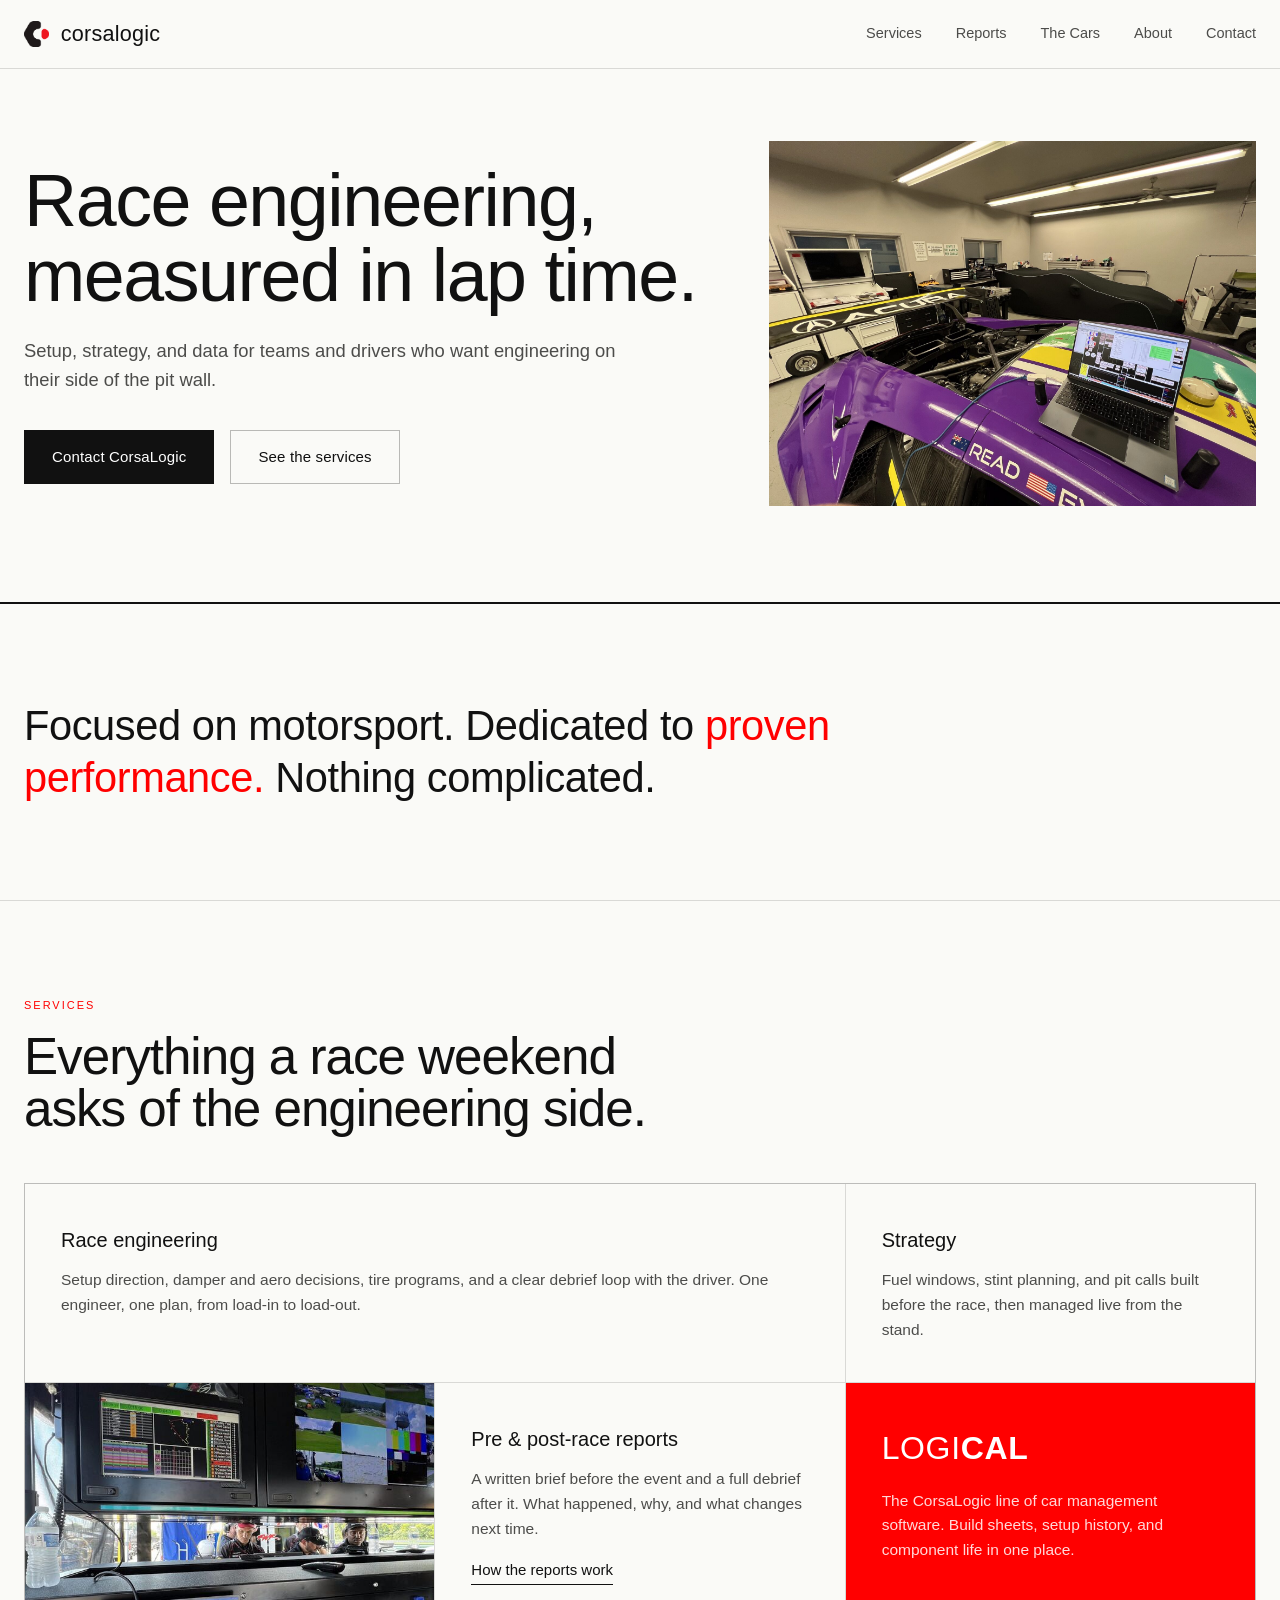
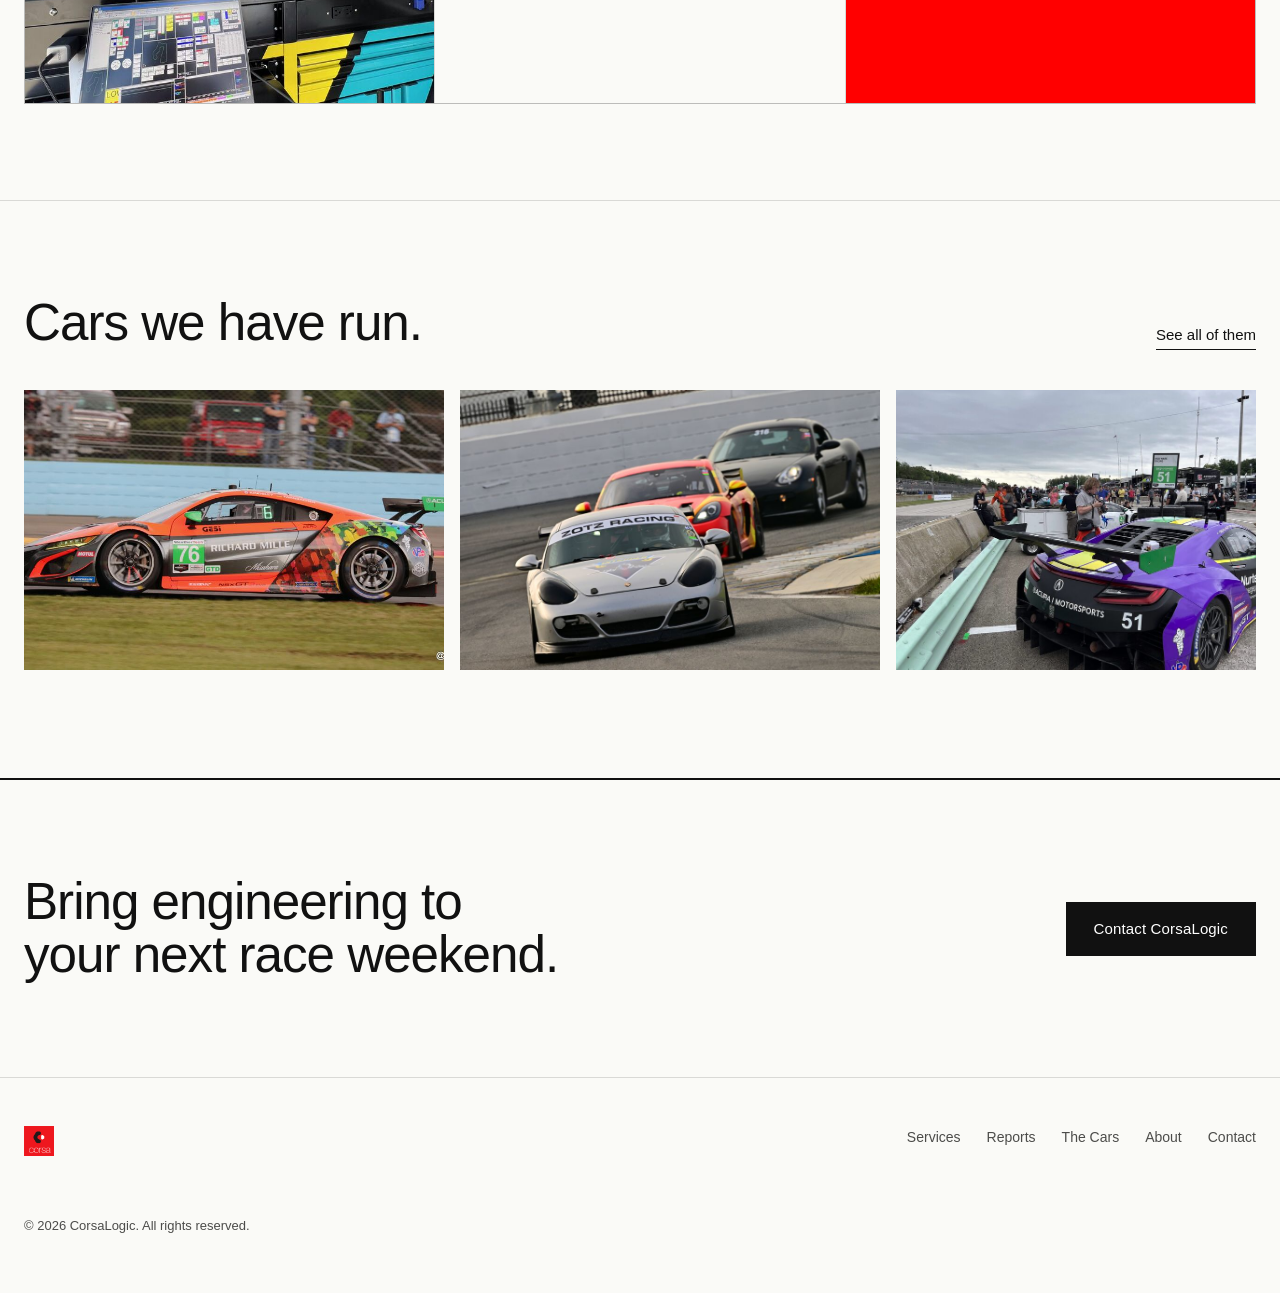
==== index.html @ a89cbbb3 "Add files via upload" ====
<!DOCTYPE html>
<html lang="en">
<head>
<meta charset="UTF-8">
<meta name="viewport" content="width=device-width, initial-scale=1.0">
<title>CorsaLogic | Motorsport Engineering, Strategy, and Race Reports</title>
<meta name="description" content="CorsaLogic delivers race engineering, strategy, and pre- and post-race reporting for teams and drivers. Focused on motorsport. Dedicated to proven performance.">
<link rel="icon" type="image/png" href="assets/favicon.png">
<link rel="stylesheet" href="css/style.css">
</head>
<body>

<header class="site-header">
  <div class="wrap bar">
    <a class="brand" href="index.html" aria-label="CorsaLogic home">
      <img src="assets/logo-c.png" alt="CorsaLogic mark">
      <span>corsa<b>logic</b></span>
    </a>
    <button class="nav-toggle" aria-expanded="false" aria-label="Menu"><span></span></button>
    <nav class="site-nav">
      <a href="services.html">Services</a>
      <a href="reports.html">Reports</a>
      <a href="work.html">The Cars</a>
      <a href="about.html">About</a>
      <a href="contact.html">Contact</a>
    </nav>
  </div>
</header>

<main>

  <section class="hero">
    <div class="wrap hero-grid">
      <div class="hero-copy reveal">
        <h1 class="display">Race engineering, measured in lap time.</h1>
        <p class="lede">Setup, strategy, and data for teams and drivers who want engineering on their side of the pit wall.</p>
        <div class="hero-cta">
          <a class="btn" href="contact.html">Contact CorsaLogic</a>
          <a class="btn btn--ghost" href="services.html">See the services</a>
        </div>
      </div>
      <div class="hero-media reveal">
        <img src="assets/photos/img_2671.jpg" alt="Race car in the garage with bodywork removed and an engineering laptop connected" width="1800" height="1350" fetchpriority="high">
      </div>
    </div>
  </section>

  <section class="statement rule-top">
    <div class="wrap reveal">
      <p>Focused on motorsport. Dedicated to <em>proven performance.</em> Nothing complicated.</p>
    </div>
  </section>

  <section class="rule-top">
    <div class="wrap">
      <p class="label" style="margin-bottom:16px;">Services</p>
      <h2 class="display reveal" style="margin-bottom:48px; max-width:16em;">Everything a race weekend asks of the engineering side.</h2>
      <div class="bento reveal">
        <div class="cell-wide">
          <h3>Race engineering</h3>
          <p>Setup direction, damper and aero decisions, tire programs, and a clear debrief loop with the driver. One engineer, one plan, from load-in to load-out.</p>
        </div>
        <div class="cell-narrow">
          <h3>Strategy</h3>
          <p>Fuel windows, stint planning, and pit calls built before the race, then managed live from the stand.</p>
        </div>
        <figure class="cell-third cell-photo">
          <img src="assets/photos/med/img_2693.jpg" alt="Timing stand with live timing monitors and telemetry screens" loading="lazy">
        </figure>
        <div class="cell-third">
          <h3>Pre &amp; post-race reports</h3>
          <p>A written brief before the event and a full debrief after it. What happened, why, and what changes next time.</p>
          <p style="margin-top:16px;"><a class="textlink" href="reports.html">How the reports work</a></p>
        </div>
        <div class="cell-third cell-red">
          <div class="wordmark">LOGI<b>CAL</b></div>
          <p>The CorsaLogic line of car management software. Build sheets, setup history, and component life in one place.</p>
        </div>
      </div>
    </div>
  </section>

  <section class="rule-top">
    <div class="wrap">
      <div class="strip-head reveal">
        <h2 class="display">Cars we have run.</h2>
        <a class="textlink" href="work.html">See all of them</a>
      </div>
      <div class="strip reveal">
        <a href="work.html"><img src="assets/photos/med/nsx76-track.jpg" alt="Acura NSX GT3 Evo at speed on track" loading="lazy"></a>
        <a href="work.html"><img src="assets/photos/med/cayman-train.jpg" alt="Porsche Cayman leading a train of cars through a chicane" loading="lazy"></a>
        <a href="work.html"><img src="assets/photos/med/img_2006.jpg" alt="Acura NSX GT3 Evo parked behind the pit wall" loading="lazy"></a>
        <a href="work.html"><img src="assets/photos/med/img_3813.jpg" alt="GT4 car rolling to the grid under a canopy" loading="lazy"></a>
        <a href="work.html"><img src="assets/photos/med/img_4290.jpg" alt="TCR car in a wet paddock on race morning" loading="lazy"></a>
        <a href="work.html"><img src="assets/photos/med/img_3898.jpg" alt="Blue TCR car in pit lane" loading="lazy"></a>
        <a href="work.html"><img src="assets/photos/med/img_9421.jpg" alt="Blue GT3 car on the grid with the crew making final checks" loading="lazy"></a>
      </div>
    </div>
  </section>

  <section class="cta-band">
    <div class="wrap inner">
      <h2 class="display reveal">Bring engineering to your next race weekend.</h2>
      <a class="btn reveal" href="contact.html">Contact CorsaLogic</a>
    </div>
  </section>

</main>

<footer class="site-footer">
  <div class="wrap inner">
    <img src="assets/logo-red.png" alt="CorsaLogic logo">
    <nav>
      <a href="services.html">Services</a>
      <a href="reports.html">Reports</a>
      <a href="work.html">The Cars</a>
      <a href="about.html">About</a>
      <a href="contact.html">Contact</a>
    </nav>
    <p class="fine">&copy; 2026 CorsaLogic. All rights reserved.</p>
  </div>
</footer>

<script src="js/main.js"></script>
</body>
</html>
---- css/style.css ----
/* ==========================================================================
   CorsaLogic - corsalogic.com
   Swiss industrial light. Red / black / white. Helvetica Neue.
   Brand: strong, aggressive, clean, confident, modern, spare.
   ========================================================================== */

:root {
  --paper: #FAFAF7;
  --ink: #111111;
  --ink-soft: #4c4c4a;
  --red: #FF0000;
  --hair: rgba(17, 17, 17, 0.14);
  --hair-strong: rgba(17, 17, 17, 0.28);
  --ease: cubic-bezier(0.16, 1, 0.3, 1);
  --font: "Helvetica Neue", "HelveticaNeue", Helvetica, "Segoe UI", Arial, sans-serif;
}

* { margin: 0; padding: 0; box-sizing: border-box; }

html { scroll-behavior: smooth; }
@media (prefers-reduced-motion: reduce) {
  html { scroll-behavior: auto; }
}

body {
  font-family: var(--font);
  font-weight: 400;
  background: var(--paper);
  color: var(--ink);
  font-size: 17px;
  line-height: 1.6;
  -webkit-font-smoothing: antialiased;
}

img { display: block; max-width: 100%; height: auto; }
a { color: inherit; }

.wrap {
  max-width: 1280px;
  margin: 0 auto;
  padding: 0 24px;
}

/* ---------- Type ---------- */

.display {
  font-weight: 200;
  letter-spacing: -0.02em;
  line-height: 1.02;
  text-wrap: balance;
}

h1.display { font-size: clamp(2.6rem, 6vw, 4.6rem); }
h2.display { font-size: clamp(2rem, 4.2vw, 3.2rem); }

.lede {
  font-size: 1.15rem;
  color: var(--ink-soft);
  max-width: 34em;
  line-height: 1.55;
}

.label {
  font-size: 11px;
  font-weight: 500;
  text-transform: uppercase;
  letter-spacing: 0.18em;
  color: var(--red);
}

p + p { margin-top: 1em; }

.prose { max-width: 65ch; color: var(--ink-soft); }
.prose strong { color: var(--ink); font-weight: 500; }

/* ---------- Buttons ---------- */

.btn {
  display: inline-flex;
  align-items: center;
  gap: 12px;
  padding: 15px 28px;
  background: var(--ink);
  color: #fff;
  text-decoration: none;
  font-size: 15px;
  font-weight: 500;
  letter-spacing: 0.01em;
  white-space: nowrap;
  transition: background 0.35s var(--ease), transform 0.35s var(--ease);
}
.btn:hover { background: var(--red); }
.btn:active { transform: scale(0.98); }

.btn--ghost {
  background: transparent;
  color: var(--ink);
  box-shadow: inset 0 0 0 1px var(--hair-strong);
}
.btn--ghost:hover { background: transparent; box-shadow: inset 0 0 0 1px var(--red); color: var(--red); }

.textlink {
  display: inline-flex;
  align-items: baseline;
  gap: 8px;
  color: var(--ink);
  text-decoration: none;
  font-weight: 500;
  font-size: 15px;
  border-bottom: 1px solid var(--ink);
  padding-bottom: 2px;
  transition: color 0.3s var(--ease), border-color 0.3s var(--ease);
}
.textlink:hover { color: var(--red); border-color: var(--red); }

/* ---------- Header ---------- */

.site-header {
  position: sticky;
  top: 0;
  z-index: 40;
  background: rgba(250, 250, 247, 0.92);
  backdrop-filter: blur(12px);
  -webkit-backdrop-filter: blur(12px);
  border-bottom: 1px solid var(--hair);
}

.site-header .bar {
  height: 68px;
  display: flex;
  align-items: center;
  justify-content: space-between;
}

.brand {
  display: flex;
  align-items: center;
  gap: 12px;
  text-decoration: none;
  color: var(--ink);
}
.brand img { height: 26px; width: auto; }
.brand span {
  font-weight: 200;
  font-size: 1.35rem;
  letter-spacing: 0.01em;
}
.brand b { font-weight: 500; }

.site-nav { display: flex; align-items: center; gap: 34px; }
.site-nav a {
  text-decoration: none;
  font-size: 14.5px;
  font-weight: 400;
  color: var(--ink-soft);
  transition: color 0.25s var(--ease);
}
.site-nav a:hover { color: var(--red); }
.site-nav a[aria-current="page"] {
  color: var(--ink);
  font-weight: 500;
  border-bottom: 2px solid var(--red);
  padding-bottom: 3px;
}

.nav-toggle {
  display: none;
  background: none;
  border: 0;
  width: 44px;
  height: 44px;
  cursor: pointer;
  position: relative;
}
.nav-toggle span,
.nav-toggle span::before,
.nav-toggle span::after {
  content: "";
  position: absolute;
  left: 10px;
  width: 24px;
  height: 2px;
  background: var(--ink);
  transition: transform 0.4s var(--ease), opacity 0.3s;
}
.nav-toggle span { top: 21px; }
.nav-toggle span::before { left: 0; top: -7px; }
.nav-toggle span::after { left: 0; top: 7px; }
.nav-open .nav-toggle span { background: transparent; }
.nav-open .nav-toggle span::before { transform: translateY(7px) rotate(45deg); }
.nav-open .nav-toggle span::after { transform: translateY(-7px) rotate(-45deg); }

@media (max-width: 860px) {
  .nav-toggle { display: block; }
  .site-nav {
    display: none;
    position: absolute;
    top: 68px;
    left: 0;
    right: 0;
    background: var(--paper);
    border-bottom: 1px solid var(--hair);
    flex-direction: column;
    align-items: flex-start;
    gap: 0;
    padding: 8px 24px 20px;
  }
  .nav-open .site-nav { display: flex; }
  .site-nav a { padding: 12px 0; font-size: 17px; width: 100%; }
  .site-nav a[aria-current="page"] { border-bottom: none; color: var(--red); }
}

/* ---------- Sections ---------- */

section { padding: 96px 0; }
@media (max-width: 768px) { section { padding: 64px 0; } }

.rule-top { border-top: 1px solid var(--hair); }

/* ---------- Hero (home) ---------- */

.hero { padding: 72px 0 96px; }
.hero-grid {
  display: grid;
  grid-template-columns: 7fr 5fr;
  gap: 64px;
  align-items: center;
}
.hero-copy h1 { margin-bottom: 24px; }
.hero-copy .lede { margin-bottom: 36px; }
.hero-cta { display: flex; gap: 16px; flex-wrap: wrap; }
.hero-media img { width: 100%; aspect-ratio: 4 / 3; object-fit: cover; }

@media (max-width: 900px) {
  .hero { padding: 48px 0 64px; }
  .hero-grid { grid-template-columns: 1fr; gap: 40px; }
}

/* Interior page hero */
.page-hero { padding: 88px 0 56px; border-bottom: 1px solid var(--hair); }
.page-hero h1 { margin-bottom: 20px; }
@media (max-width: 768px) { .page-hero { padding: 56px 0 40px; } }

/* ---------- Statement band ---------- */

.statement { border-top: 2px solid var(--ink); }
.statement p {
  font-weight: 200;
  font-size: clamp(1.6rem, 3.4vw, 2.6rem);
  line-height: 1.25;
  letter-spacing: -0.01em;
  max-width: 24em;
}
.statement em {
  font-style: normal;
  color: var(--red);
}

/* ---------- Bento (home services) ---------- */

.bento {
  display: grid;
  grid-template-columns: repeat(6, 1fr);
  gap: 1px;
  background: var(--hair);
  border: 1px solid var(--hair);
}
.bento > * { background: var(--paper); padding: 40px 36px; }
.cell-wide { grid-column: span 4; }
.cell-narrow { grid-column: span 2; }
.cell-third { grid-column: span 2; }

.bento h3 { font-size: 1.25rem; font-weight: 500; margin-bottom: 12px; }
.bento p { color: var(--ink-soft); font-size: 15.5px; }

.cell-photo {
  padding: 0;
  position: relative;
  min-height: 320px;
}
.cell-photo img {
  position: absolute;
  inset: 0;
  width: 100%;
  height: 100%;
  object-fit: cover;
}

.cell-red { background: var(--red); color: #fff; }
.cell-red h3 { color: #fff; }
.cell-red p { color: rgba(255, 255, 255, 0.85); }
.cell-red .wordmark {
  font-size: 2rem;
  font-weight: 200;
  letter-spacing: 0.02em;
  margin-bottom: 14px;
}
.cell-red .wordmark b { font-weight: 700; }

@media (max-width: 900px) {
  .bento { grid-template-columns: 1fr; }
  .cell-wide, .cell-narrow, .cell-third { grid-column: span 1; }
  .cell-photo { min-height: 260px; }
}

/* ---------- Film strip (home showcase teaser) ---------- */

.strip-head {
  display: flex;
  align-items: baseline;
  justify-content: space-between;
  gap: 24px;
  margin-bottom: 40px;
  flex-wrap: wrap;
}
.strip {
  display: flex;
  gap: 16px;
  overflow-x: auto;
  scroll-snap-type: x mandatory;
  padding-bottom: 12px;
}
.strip::-webkit-scrollbar { height: 6px; }
.strip::-webkit-scrollbar-thumb { background: var(--hair-strong); }
.strip a {
  flex: 0 0 auto;
  scroll-snap-align: start;
  width: min(420px, 78vw);
}
.strip img {
  width: 100%;
  aspect-ratio: 3 / 2;
  object-fit: cover;
  transition: opacity 0.35s var(--ease);
}
.strip a:hover img { opacity: 0.85; }

/* ---------- Split feature (services) ---------- */

.feature {
  display: grid;
  grid-template-columns: 1fr 1fr;
  gap: 72px;
  align-items: center;
}
.feature + .feature { margin-top: 96px; }
.feature.flip .feature-media { order: 2; }
.feature-media img { width: 100%; aspect-ratio: 4 / 3; object-fit: cover; }
.feature h2 { font-size: clamp(1.7rem, 3vw, 2.4rem); font-weight: 200; letter-spacing: -0.01em; margin-bottom: 18px; }
.feature ul { list-style: none; margin-top: 24px; }
.feature li {
  padding: 12px 0;
  border-top: 1px solid var(--hair);
  color: var(--ink-soft);
  font-size: 15.5px;
}
.feature li strong { color: var(--ink); font-weight: 500; }

@media (max-width: 860px) {
  .feature { grid-template-columns: 1fr; gap: 36px; }
  .feature.flip .feature-media { order: 0; }
  .feature + .feature { margin-top: 64px; }
}

/* ---------- Report columns (reports page) ---------- */

.report-cols {
  display: grid;
  grid-template-columns: 1fr 1fr;
  gap: 1px;
  background: var(--hair);
  border: 1px solid var(--hair);
  margin-top: 56px;
}
.report-col { background: var(--paper); padding: 48px 44px; }
.report-col .kicker {
  font-weight: 200;
  font-size: 2rem;
  letter-spacing: -0.01em;
  margin-bottom: 8px;
}
.report-col .when { color: var(--red); font-size: 14px; font-weight: 500; margin-bottom: 28px; }
.report-col dl { margin: 0; }
.report-col dt { font-weight: 500; font-size: 15.5px; padding-top: 18px; }
.report-col dd { color: var(--ink-soft); font-size: 15px; padding: 4px 0 18px; border-bottom: 1px solid var(--hair); }
.report-col dd:last-child { border-bottom: 0; }

@media (max-width: 860px) {
  .report-cols { grid-template-columns: 1fr; }
  .report-col { padding: 36px 28px; }
}

/* ---------- Gallery (work page) ---------- */

.gallery {
  columns: 3;
  column-gap: 20px;
  margin-top: 56px;
}
.gallery figure {
  break-inside: avoid;
  margin: 0 0 20px;
  cursor: zoom-in;
}
.gallery img {
  width: 100%;
  transition: opacity 0.35s var(--ease);
}
.gallery figure:hover img { opacity: 0.85; }
.gallery figcaption {
  font-size: 13px;
  color: var(--ink-soft);
  padding-top: 8px;
}

@media (max-width: 1000px) { .gallery { columns: 2; } }
@media (max-width: 620px) { .gallery { columns: 1; } }

/* Lightbox */
.lightbox {
  border: 0;
  padding: 0;
  background: transparent;
  max-width: min(1200px, 94vw);
  max-height: 92vh;
}
.lightbox::backdrop { background: rgba(17, 17, 17, 0.92); }
.lightbox img { max-width: 100%; max-height: 86vh; object-fit: contain; margin: 0 auto; }
.lightbox figcaption { color: rgba(255, 255, 255, 0.8); font-size: 14px; text-align: center; padding-top: 12px; }

/* ---------- CTA band ---------- */

.cta-band { border-top: 2px solid var(--ink); }
.cta-band .inner {
  display: flex;
  align-items: center;
  justify-content: space-between;
  gap: 40px;
  flex-wrap: wrap;
}
.cta-band h2 { max-width: 14em; }

/* ---------- Contact ---------- */

.contact-grid {
  display: grid;
  grid-template-columns: 5fr 7fr;
  gap: 72px;
  align-items: start;
}
.contact-meta .item { padding: 20px 0; border-top: 1px solid var(--hair); }
.contact-meta .item:first-child { border-top: 0; padding-top: 0; }
.contact-meta .item h3 { font-size: 13px; font-weight: 500; text-transform: uppercase; letter-spacing: 0.12em; color: var(--ink-soft); margin-bottom: 6px; }
.contact-meta .item a { text-decoration: none; font-size: 1.1rem; }
.contact-meta .item a:hover { color: var(--red); }

form .row { display: grid; grid-template-columns: 1fr 1fr; gap: 20px; }
form .field { display: flex; flex-direction: column; gap: 8px; margin-bottom: 22px; }
form label { font-size: 14px; font-weight: 500; }
form input, form textarea {
  font-family: var(--font);
  font-size: 16px;
  color: var(--ink);
  background: #fff;
  border: 1px solid var(--hair-strong);
  padding: 13px 14px;
  transition: border-color 0.25s var(--ease), box-shadow 0.25s var(--ease);
}
form input::placeholder, form textarea::placeholder { color: #767672; }
form input:focus, form textarea:focus {
  outline: none;
  border-color: var(--ink);
  box-shadow: 0 0 0 2px rgba(255, 0, 0, 0.25);
}
form button { border: 0; cursor: pointer; font-family: var(--font); }

@media (max-width: 860px) {
  .contact-grid { grid-template-columns: 1fr; gap: 48px; }
  form .row { grid-template-columns: 1fr; gap: 0; }
}

/* ---------- Footer ---------- */

.site-footer {
  border-top: 1px solid var(--hair);
  padding: 48px 0 56px;
}
.site-footer .inner {
  display: flex;
  align-items: flex-start;
  justify-content: space-between;
  gap: 32px;
  flex-wrap: wrap;
}
.site-footer img { height: 30px; }
.site-footer nav { display: flex; gap: 26px; flex-wrap: wrap; }
.site-footer nav a { text-decoration: none; font-size: 14px; color: var(--ink-soft); }
.site-footer nav a:hover { color: var(--red); }
.site-footer .fine { font-size: 13px; color: var(--ink-soft); width: 100%; padding-top: 28px; }

/* ---------- Reveal on scroll ---------- */

.reveal {
  opacity: 0;
  transform: translateY(24px);
  transition: opacity 0.8s var(--ease), transform 0.8s var(--ease);
}
.reveal.is-in { opacity: 1; transform: none; }

@media (prefers-reduced-motion: reduce) {
  .reveal { opacity: 1; transform: none; transition: none; }
  .btn, .strip img, .gallery img { transition: none; }
}
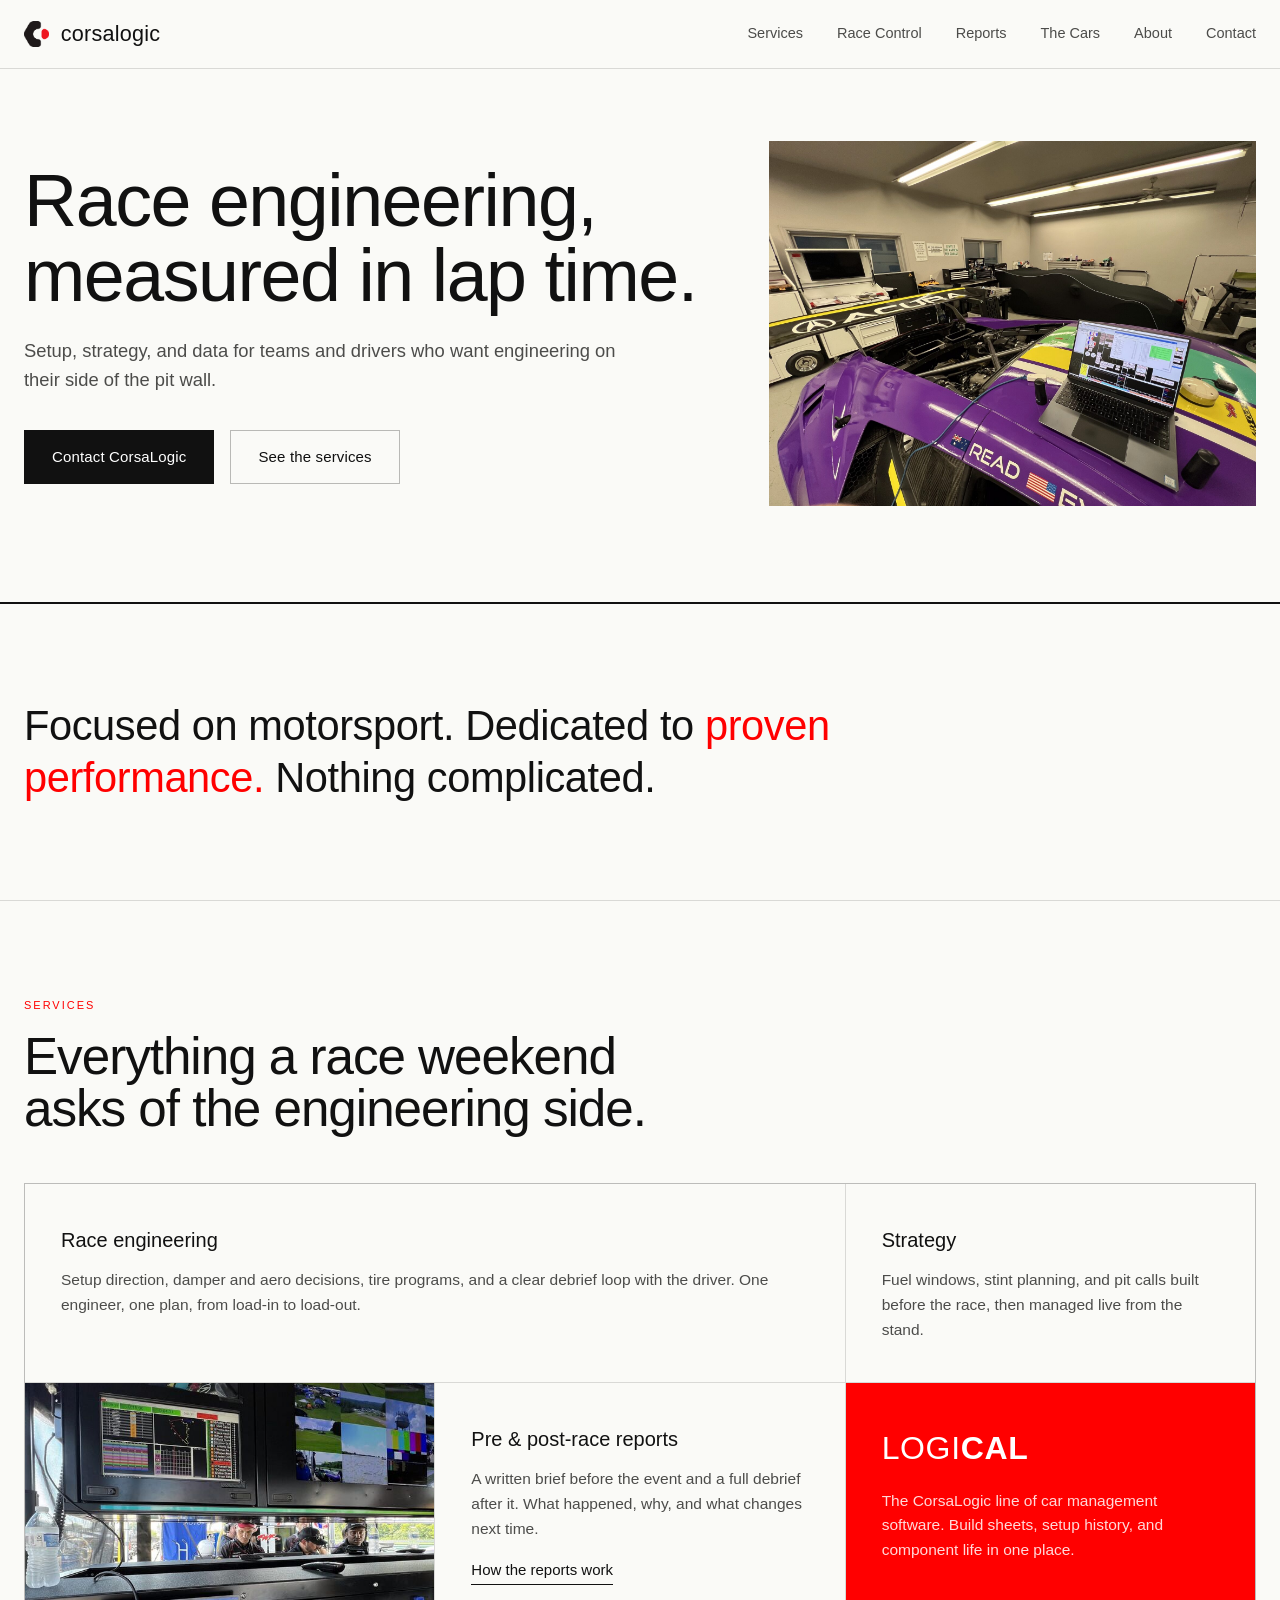
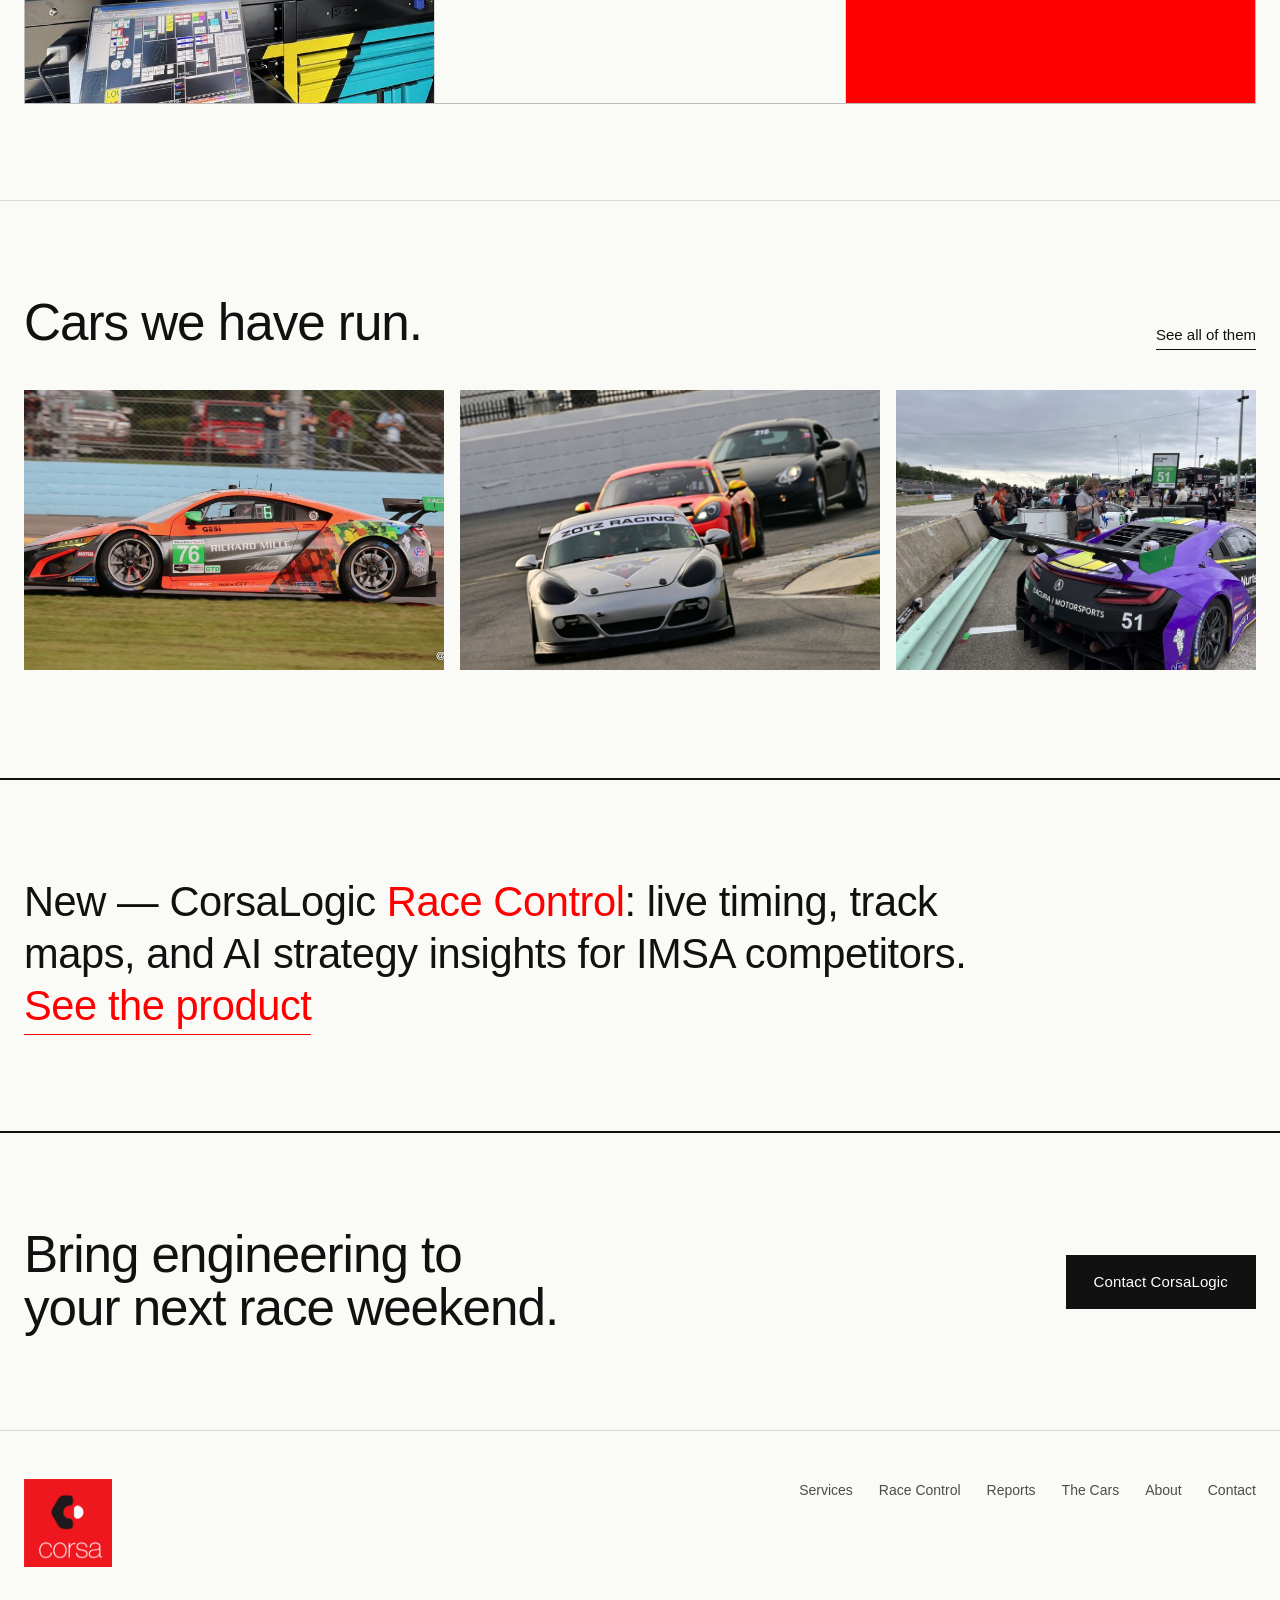
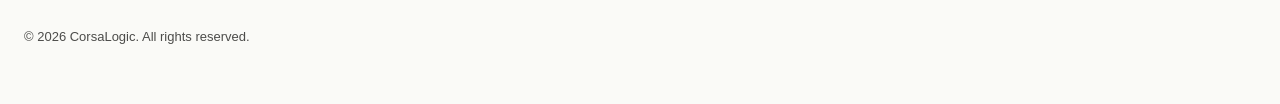
==== commit 9dc81bc2: "Add Race Control product page New racecontrol.html presenting the CorsaLogic Race Control timing & s" ====
--- a/index.html
+++ b/index.html
@@ -19,6 +19,7 @@
     <button class="nav-toggle" aria-expanded="false" aria-label="Menu"><span></span></button>
     <nav class="site-nav">
       <a href="services.html">Services</a>
+      <a href="racecontrol.html">Race Control</a>
       <a href="reports.html">Reports</a>
       <a href="work.html">The Cars</a>
       <a href="about.html">About</a>
@@ -98,6 +99,12 @@
     </div>
   </section>
 
+  <section class="statement rule-top">
+    <div class="wrap reveal">
+      <p>New &mdash; CorsaLogic <em>Race Control</em>: live timing, track maps, and AI strategy insights for IMSA competitors. <em><a class="textlink" href="racecontrol.html" style="font-size:inherit; font-weight:inherit; color:inherit; border-color:currentColor;">See the product</a></em></p>
+    </div>
+  </section>
+
   <section class="cta-band">
     <div class="wrap inner">
       <h2 class="display reveal">Bring engineering to your next race weekend.</h2>
@@ -112,6 +119,7 @@
     <img src="assets/logo-red.png" alt="CorsaLogic logo">
     <nav>
       <a href="services.html">Services</a>
+      <a href="racecontrol.html">Race Control</a>
       <a href="reports.html">Reports</a>
       <a href="work.html">The Cars</a>
       <a href="about.html">About</a>
--- a/css/style.css
+++ b/css/style.css
@@ -492,7 +492,7 @@
   gap: 32px;
   flex-wrap: wrap;
 }
-.site-footer img { height: 30px; }
+.site-footer img { height: 88px; }
 .site-footer nav { display: flex; gap: 26px; flex-wrap: wrap; }
 .site-footer nav a { text-decoration: none; font-size: 14px; color: var(--ink-soft); }
 .site-footer nav a:hover { color: var(--red); }
@@ -511,3 +511,10 @@
   .reveal { opacity: 1; transform: none; transition: none; }
   .btn, .strip img, .gallery img { transition: none; }
 }
+
+/* ---------- Product screenshots (Race Control page) ---------- */
+.screenshot {
+  width: 100%;
+  box-shadow: 0 24px 70px rgba(17, 17, 17, 0.25);
+  border: 1px solid var(--hair-strong);
+}
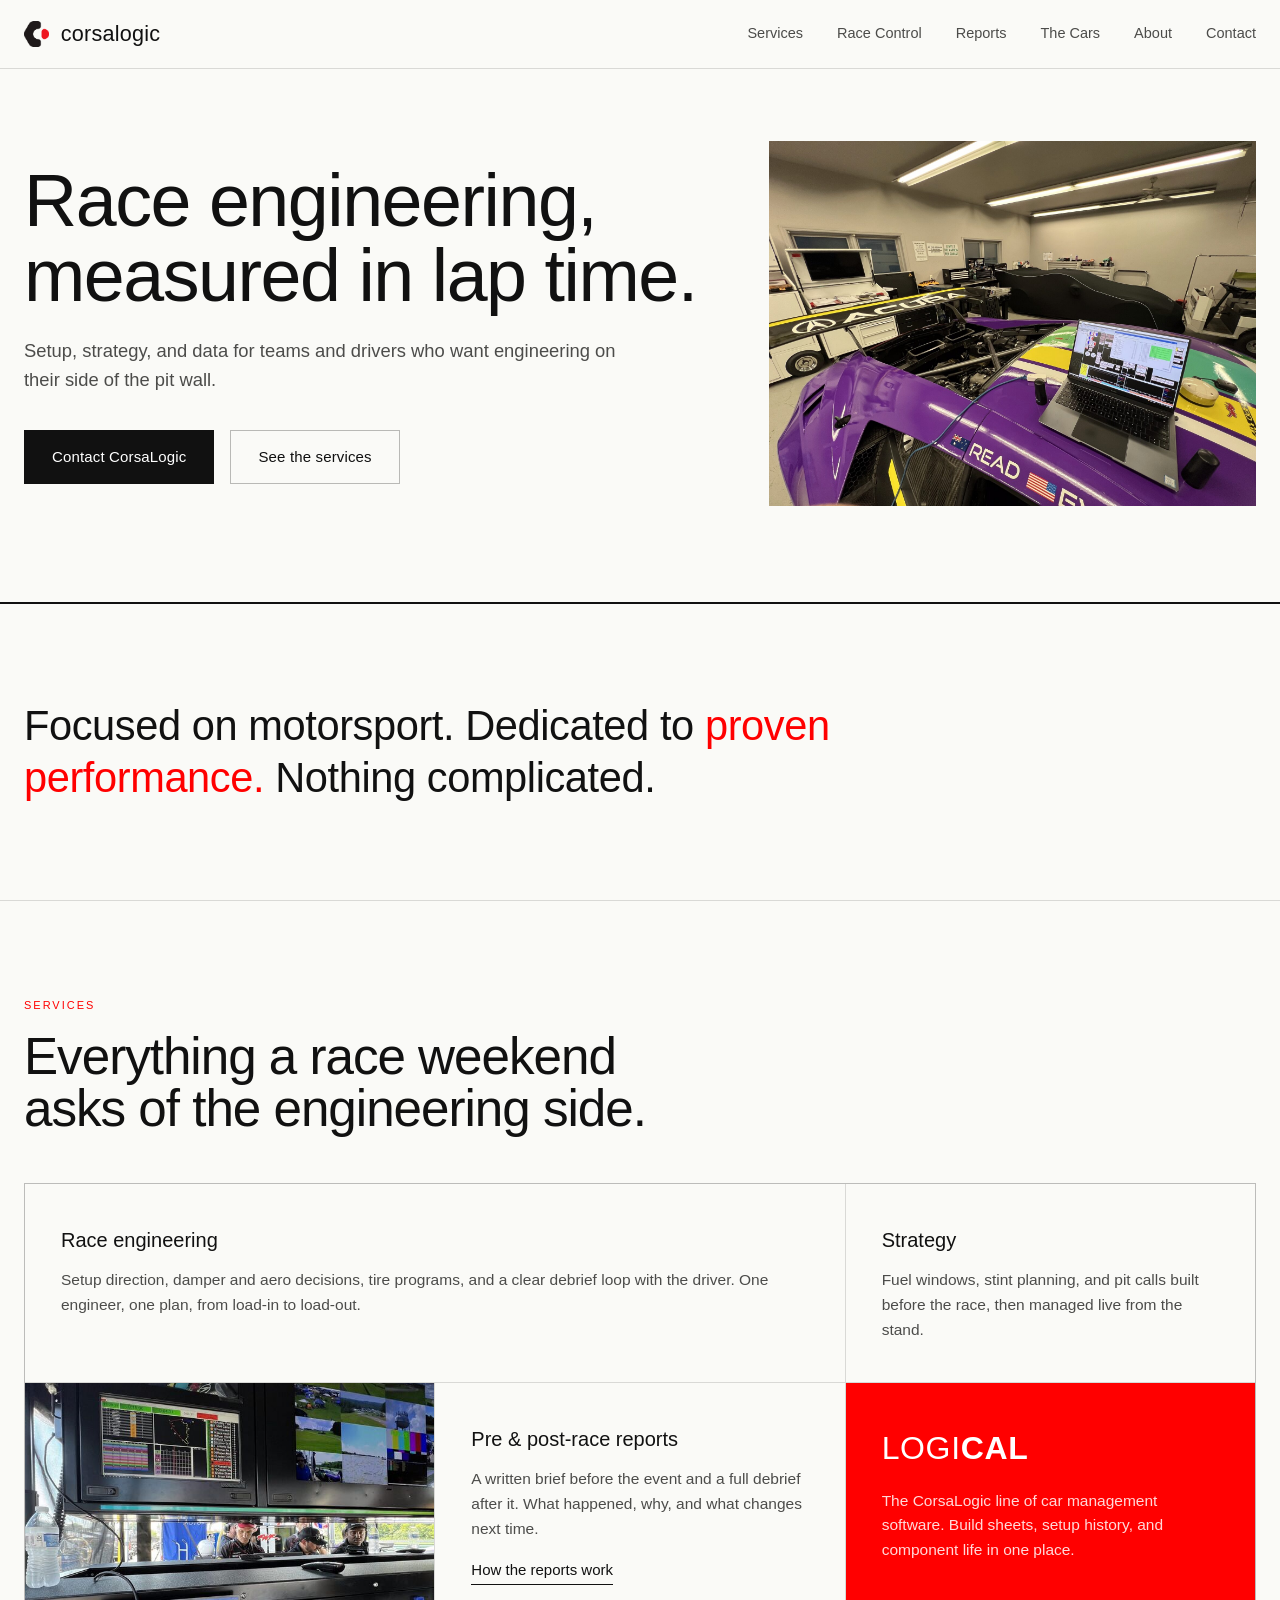
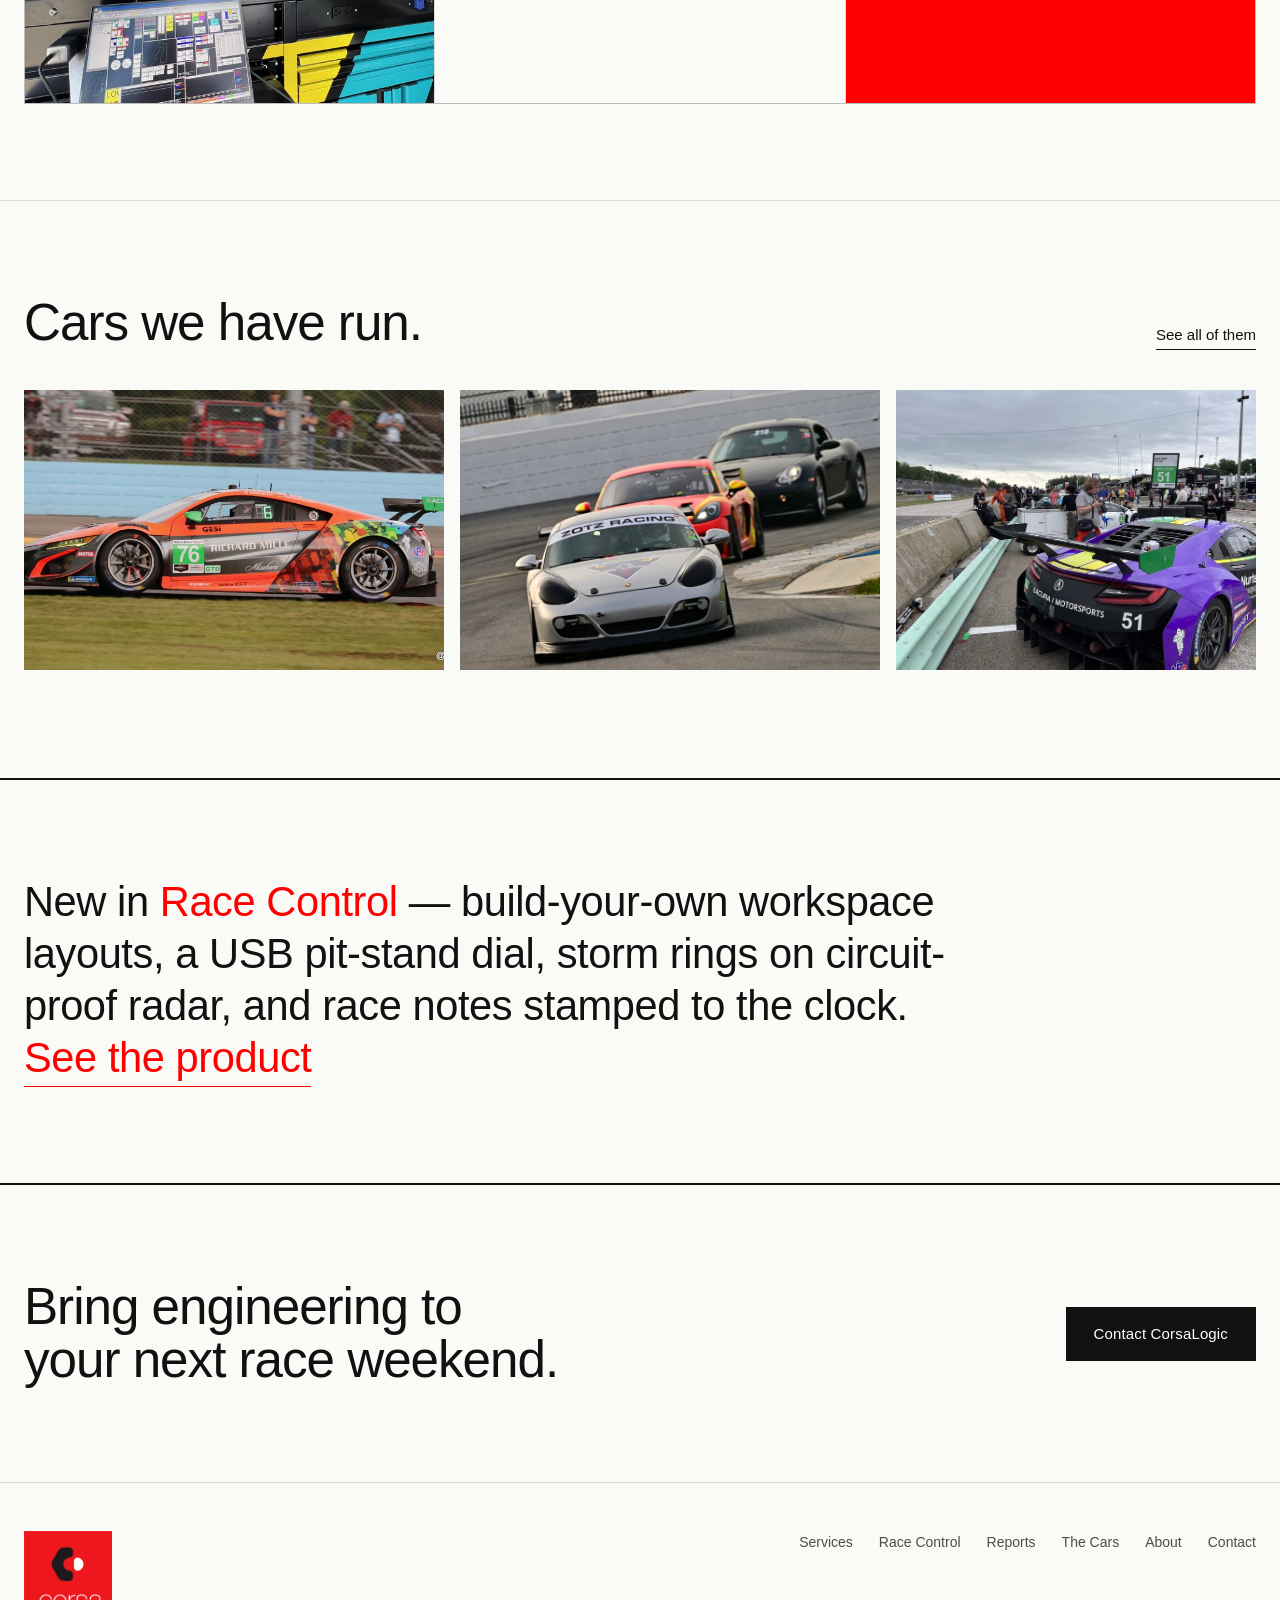
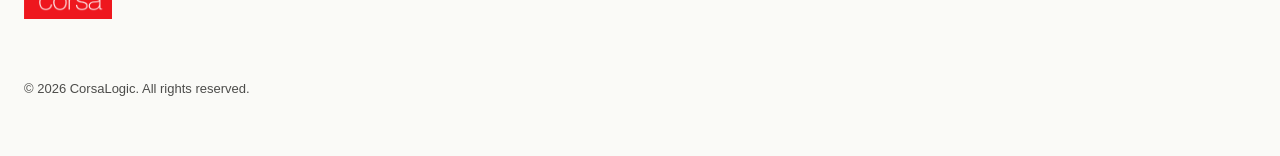
==== commit 52575c79: "Race Control page: September feature refresh The product moved a long way since July; the page catch" ====
--- a/index.html
+++ b/index.html
@@ -101,7 +101,7 @@
 
   <section class="statement rule-top">
     <div class="wrap reveal">
-      <p>New &mdash; CorsaLogic <em>Race Control</em>: live timing, track maps, and AI strategy insights for IMSA competitors. <em><a class="textlink" href="racecontrol.html" style="font-size:inherit; font-weight:inherit; color:inherit; border-color:currentColor;">See the product</a></em></p>
+      <p>New in <em>Race Control</em> &mdash; build-your-own workspace layouts, a USB pit-stand dial, storm rings on circuit-proof radar, and race notes stamped to the clock. <em><a class="textlink" href="racecontrol.html" style="font-size:inherit; font-weight:inherit; color:inherit; border-color:currentColor;">See the product</a></em></p>
     </div>
   </section>
 
--- a/css/style.css
+++ b/css/style.css
@@ -518,3 +518,27 @@
   box-shadow: 0 24px 70px rgba(17, 17, 17, 0.25);
   border: 1px solid var(--hair-strong);
 }
+
+/* Feature blocks that carry a product screenshot: the shot is the point, so
+   it gets the lion's share of the row and is never cropped — the generic
+   .feature-media 4:3 crop cuts the edges off a dense timing UI. */
+.feature--shot { grid-template-columns: 5fr 3fr; gap: 56px; }
+.feature--shot .feature-media img { aspect-ratio: auto; object-fit: contain; }
+
+/* The lead timing screenshot breaks out of the text column for presence —
+   near-viewport width (80px margin also covers the scrollbar that 100vw
+   ignores), centered, capped so it never pixelates. */
+.screenshot--lead {
+  display: block;
+  width: min(1560px, calc(100vw - 80px));
+  max-width: none; /* the global img cap would pin it back inside the wrap */
+  position: relative;
+  left: 50%;
+  transform: translateX(-50%);
+}
+
+@media (max-width: 860px) {
+  /* keep the single-column stack on small screens (this rule sits after the
+     generic .feature breakpoint, so it must restate it) */
+  .feature--shot { grid-template-columns: 1fr; gap: 36px; }
+}
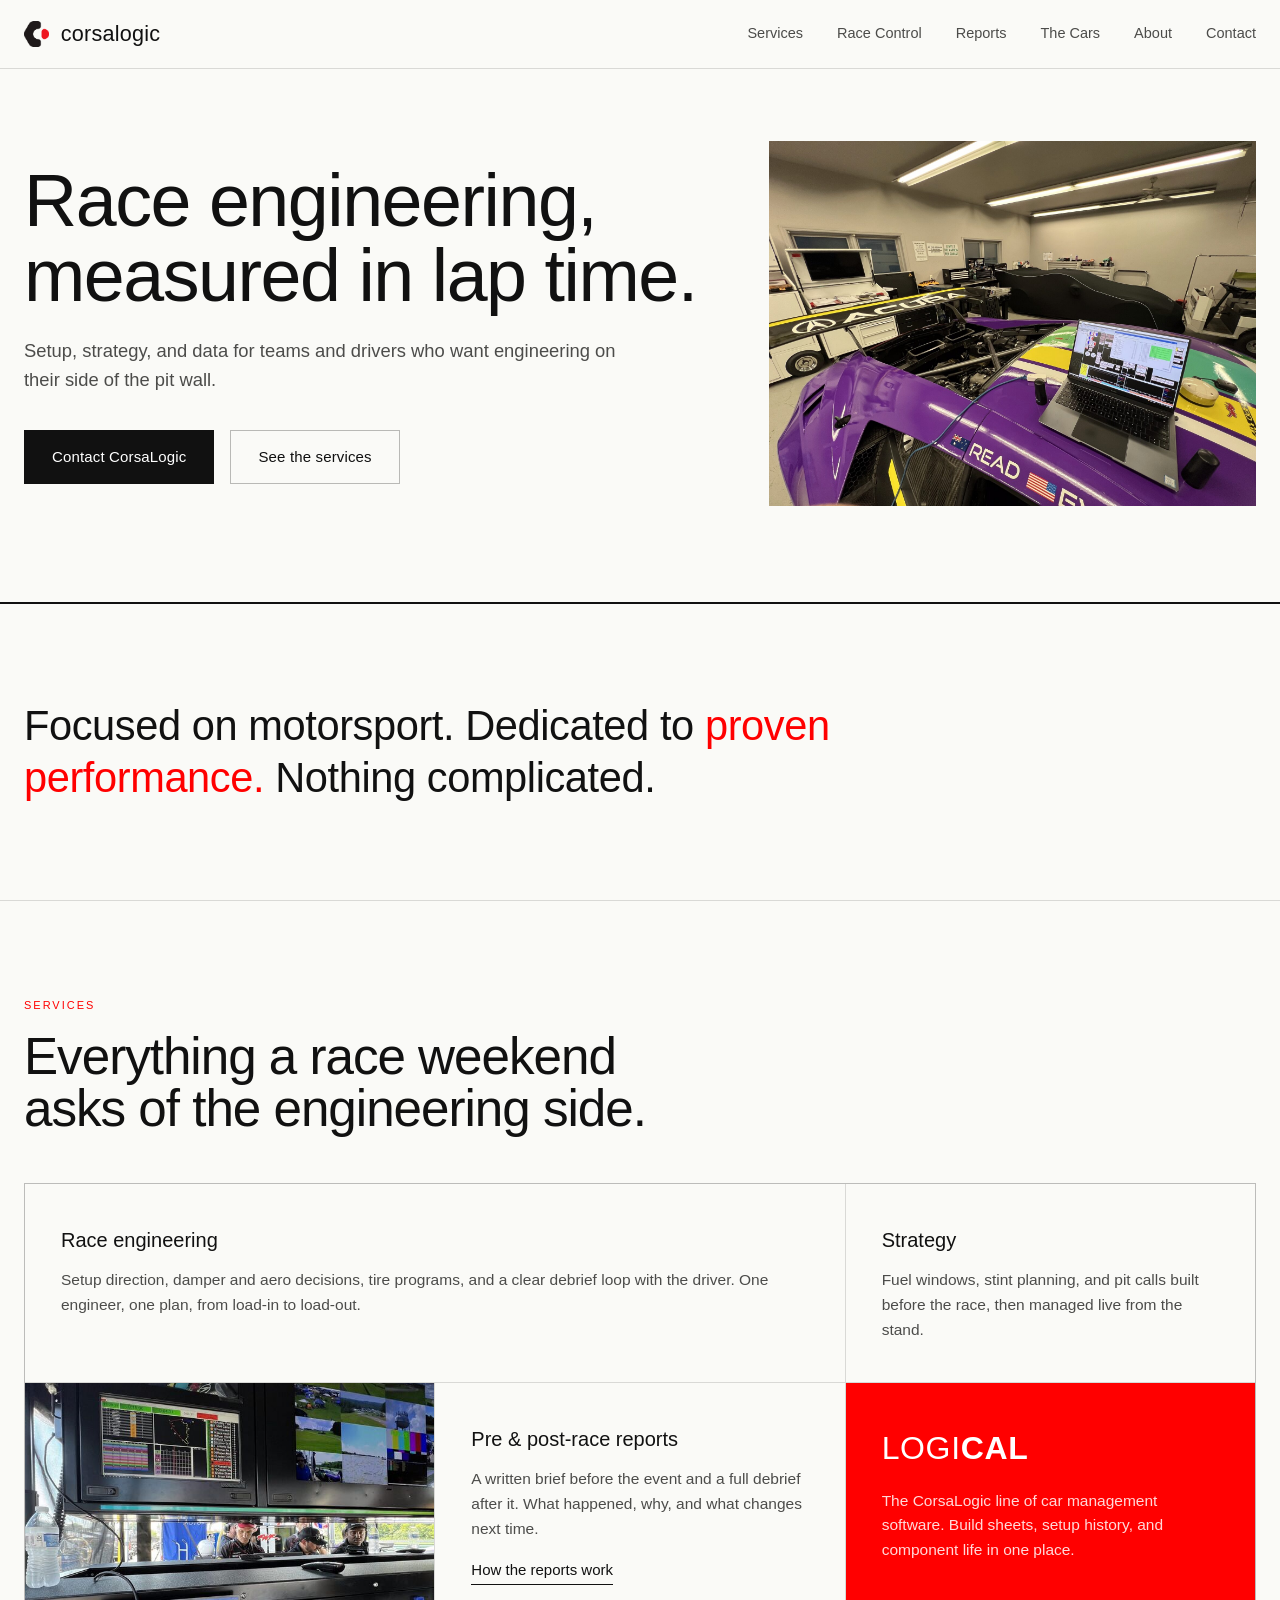
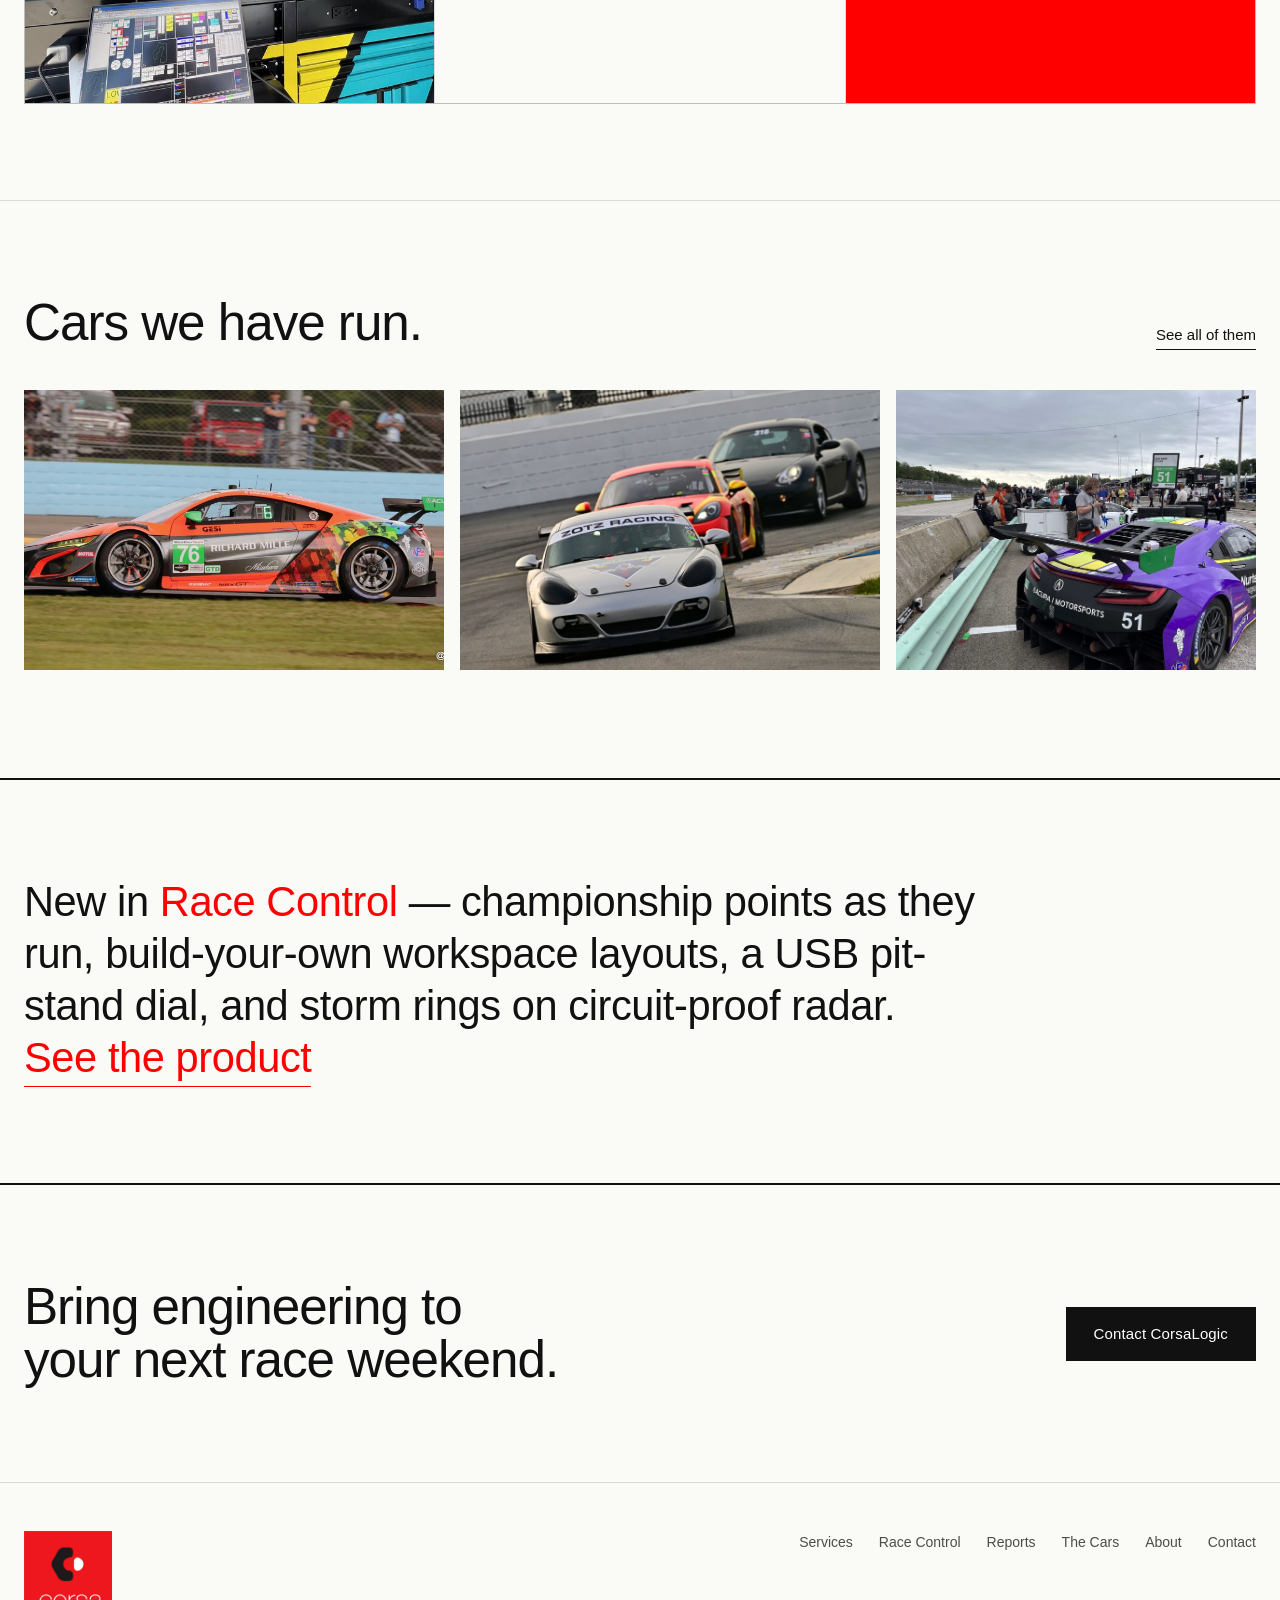
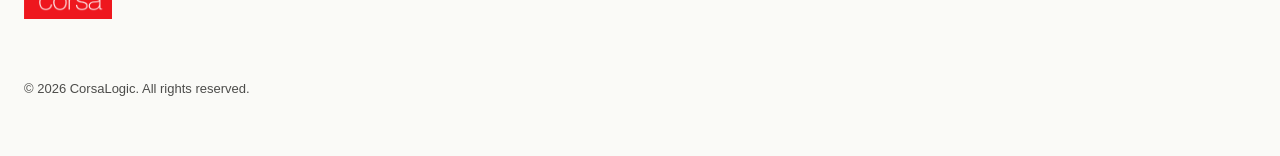
==== commit fc6da56f: "Race Control page: the championship points feature A full-width Championship section between Strateg" ====
--- a/index.html
+++ b/index.html
@@ -101,7 +101,7 @@
 
   <section class="statement rule-top">
     <div class="wrap reveal">
-      <p>New in <em>Race Control</em> &mdash; build-your-own workspace layouts, a USB pit-stand dial, storm rings on circuit-proof radar, and race notes stamped to the clock. <em><a class="textlink" href="racecontrol.html" style="font-size:inherit; font-weight:inherit; color:inherit; border-color:currentColor;">See the product</a></em></p>
+      <p>New in <em>Race Control</em> &mdash; championship points as they run, build-your-own workspace layouts, a USB pit-stand dial, and storm rings on circuit-proof radar. <em><a class="textlink" href="racecontrol.html" style="font-size:inherit; font-weight:inherit; color:inherit; border-color:currentColor;">See the product</a></em></p>
     </div>
   </section>
 
--- a/css/style.css
+++ b/css/style.css
@@ -519,15 +519,10 @@
   border: 1px solid var(--hair-strong);
 }
 
-/* Feature blocks that carry a product screenshot: the shot is the point, so
-   it gets the lion's share of the row and is never cropped — the generic
-   .feature-media 4:3 crop cuts the edges off a dense timing UI. */
-.feature--shot { grid-template-columns: 5fr 3fr; gap: 56px; }
-.feature--shot .feature-media img { aspect-ratio: auto; object-fit: contain; }
-
-/* The lead timing screenshot breaks out of the text column for presence —
-   near-viewport width (80px margin also covers the scrollbar that 100vw
-   ignores), centered, capped so it never pixelates. */
+/* Every screenshot breaks out of the text column for presence — the shots
+   are the product, so each one runs near viewport width (80px margin also
+   covers the scrollbar that 100vw ignores), centered, capped so it never
+   pixelates. */
 .screenshot--lead {
   display: block;
   width: min(1560px, calc(100vw - 80px));
@@ -537,8 +532,49 @@
   transform: translateX(-50%);
 }
 
+/* Screenshot-led feature sections: a short intro, then the full-width shot,
+   then the selling points in columns beneath it, aligned to the shot. */
+.shot-h {
+  font-size: clamp(1.7rem, 3vw, 2.4rem);
+  font-weight: 200;
+  letter-spacing: -0.01em;
+  margin-bottom: 18px;
+}
+.screenshot--lead + .shot-points,
+.screenshot--lead + .shot-cap { margin-top: 24px; }
+.shot-points {
+  list-style: none;
+  display: grid;
+  grid-template-columns: 1fr 1fr;
+  gap: 0 56px;
+  width: min(1560px, calc(100vw - 80px));
+  position: relative;
+  left: 50%;
+  transform: translateX(-50%);
+}
+.shot-points li {
+  padding: 12px 0;
+  border-top: 1px solid var(--hair);
+  color: var(--ink-soft);
+  font-size: 15.5px;
+}
+.shot-points li strong { color: var(--ink); font-weight: 500; }
+
+/* Captions naming each layout in the workspace gallery. */
+.shot-cap {
+  width: min(1560px, calc(100vw - 80px));
+  position: relative;
+  left: 50%;
+  transform: translateX(-50%);
+  margin: 48px 0 14px;
+  font-size: 11px;
+  font-weight: 500;
+  text-transform: uppercase;
+  letter-spacing: 0.18em;
+  color: var(--ink-soft);
+}
+.shot-cap strong { color: var(--ink); }
+
 @media (max-width: 860px) {
-  /* keep the single-column stack on small screens (this rule sits after the
-     generic .feature breakpoint, so it must restate it) */
-  .feature--shot { grid-template-columns: 1fr; gap: 36px; }
-}
+  .shot-points { grid-template-columns: 1fr; }
+}
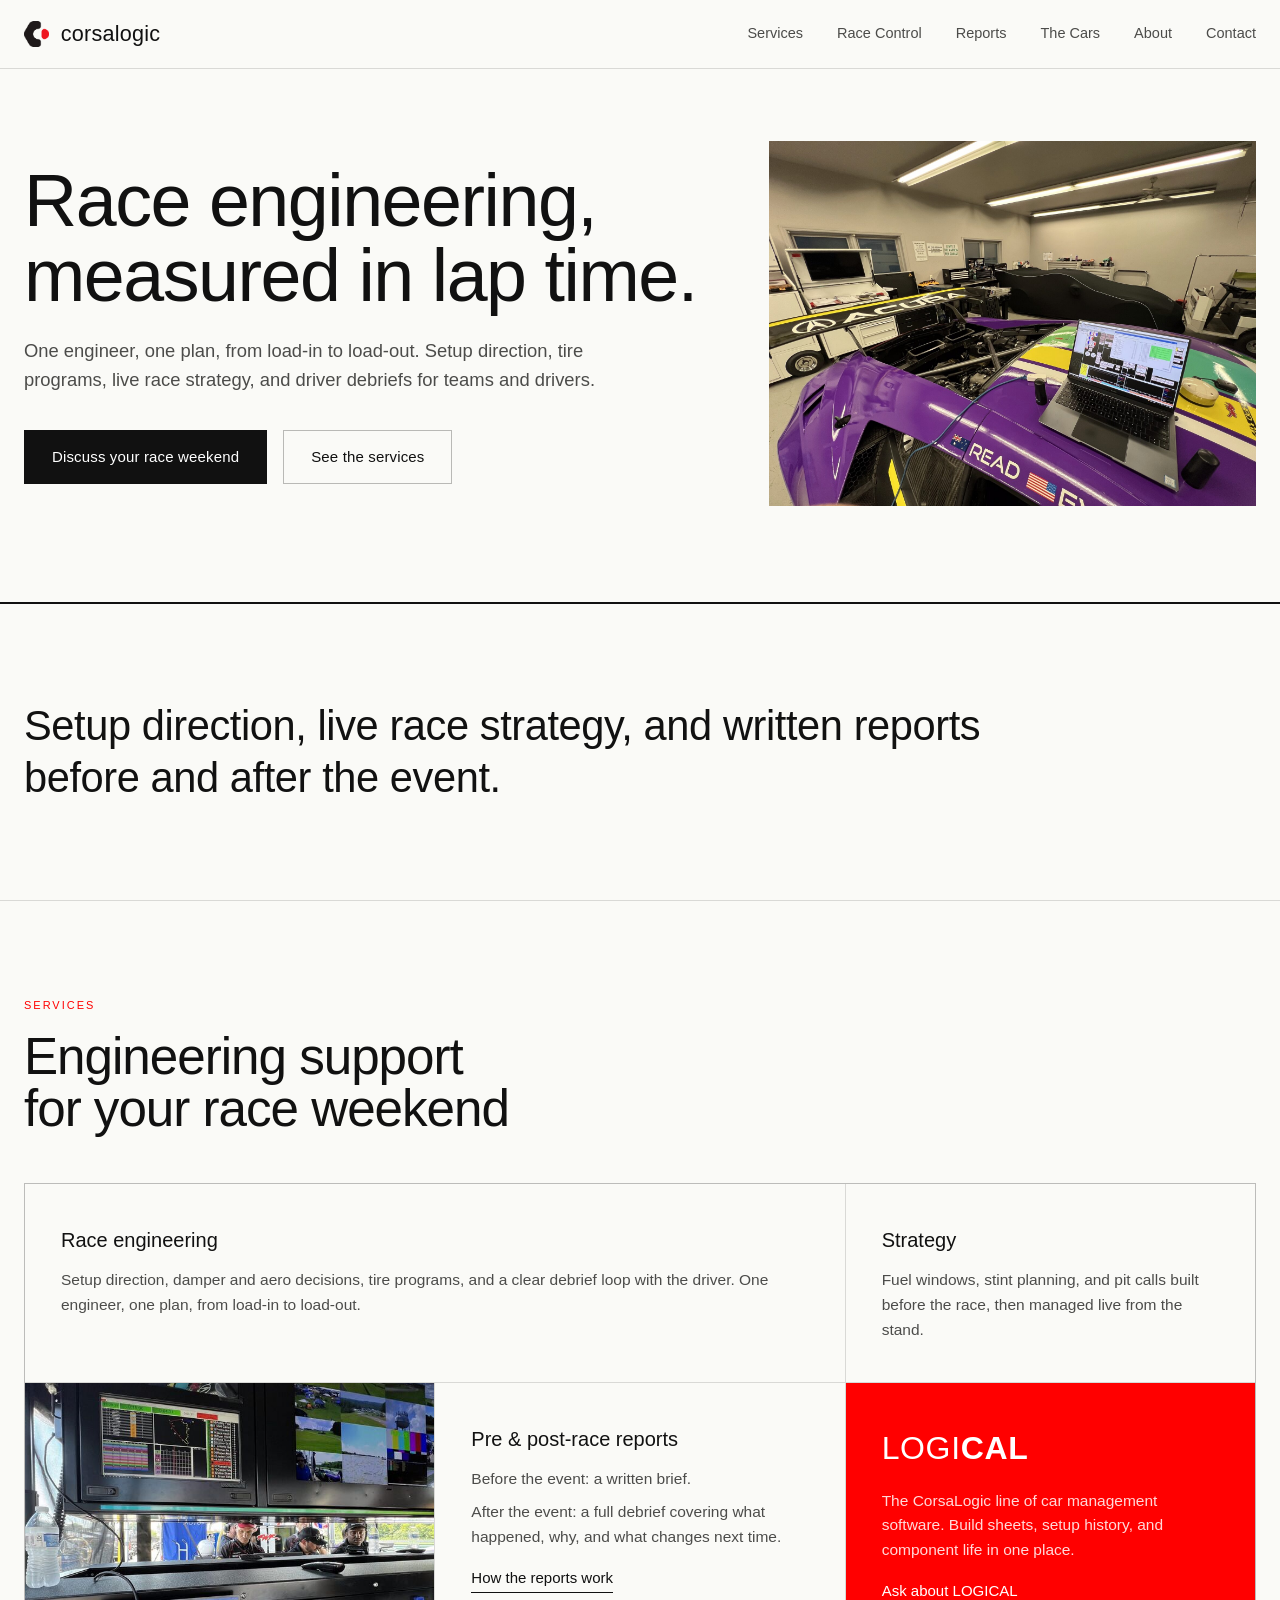
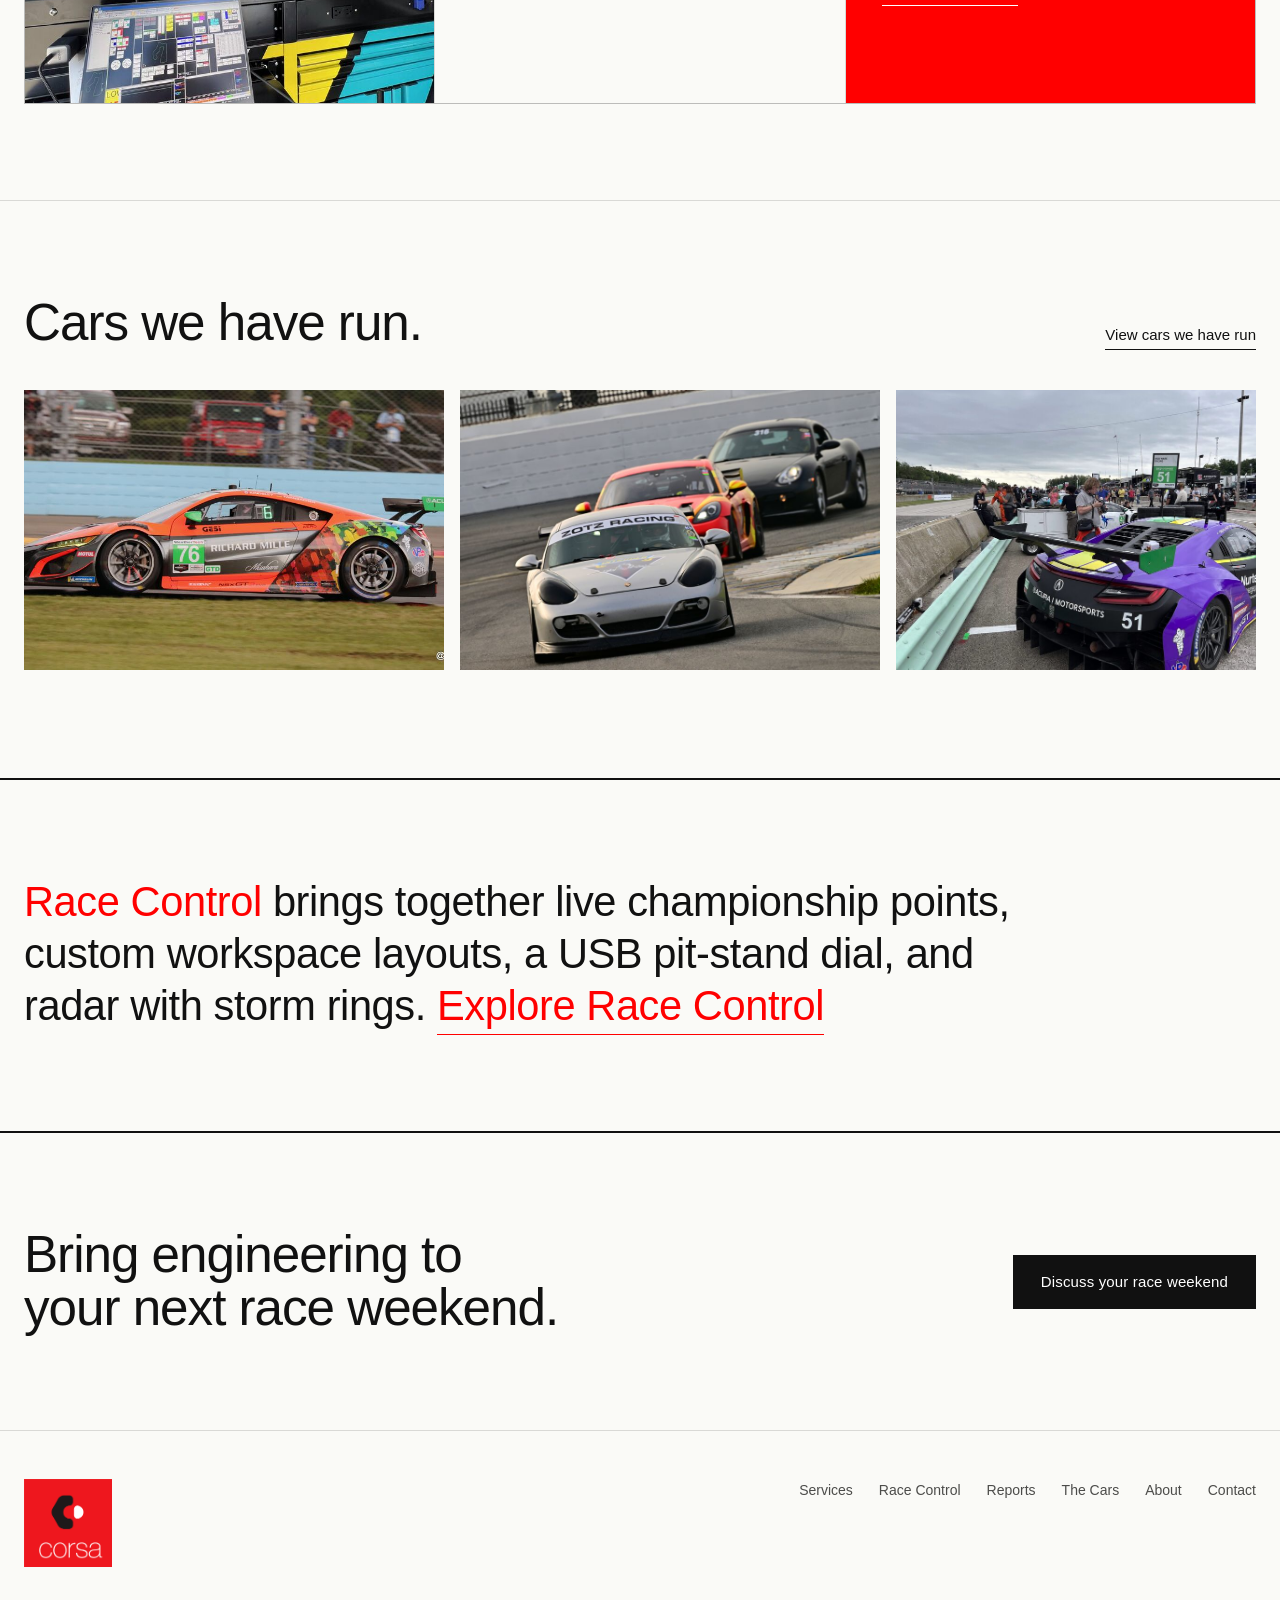
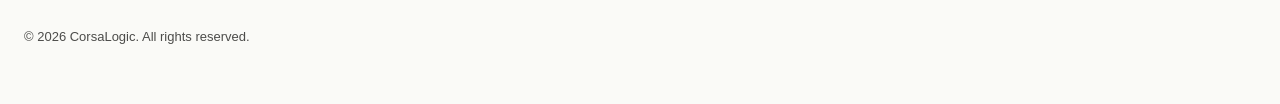
==== commit fcfa323c: "Refresh homepage copy and rename contact CTA Homepage: rewrite the hero paragraph, statement line, S" ====
--- a/index.html
+++ b/index.html
@@ -34,9 +34,9 @@
     <div class="wrap hero-grid">
       <div class="hero-copy reveal">
         <h1 class="display">Race engineering, measured in lap time.</h1>
-        <p class="lede">Setup, strategy, and data for teams and drivers who want engineering on their side of the pit wall.</p>
+        <p class="lede">One engineer, one plan, from load-in to load-out. Setup direction, tire programs, live race strategy, and driver debriefs for teams and drivers.</p>
         <div class="hero-cta">
-          <a class="btn" href="contact.html">Contact CorsaLogic</a>
+          <a class="btn" href="contact.html">Discuss your race weekend</a>
           <a class="btn btn--ghost" href="services.html">See the services</a>
         </div>
       </div>
@@ -48,14 +48,14 @@
 
   <section class="statement rule-top">
     <div class="wrap reveal">
-      <p>Focused on motorsport. Dedicated to <em>proven performance.</em> Nothing complicated.</p>
+      <p>Setup direction, live race strategy, and written reports before and after the event.</p>
     </div>
   </section>
 
   <section class="rule-top">
     <div class="wrap">
       <p class="label" style="margin-bottom:16px;">Services</p>
-      <h2 class="display reveal" style="margin-bottom:48px; max-width:16em;">Everything a race weekend asks of the engineering side.</h2>
+      <h2 class="display reveal" style="margin-bottom:48px; max-width:16em;">Engineering support for your race weekend</h2>
       <div class="bento reveal">
         <div class="cell-wide">
           <h3>Race engineering</h3>
@@ -70,12 +70,14 @@
         </figure>
         <div class="cell-third">
           <h3>Pre &amp; post-race reports</h3>
-          <p>A written brief before the event and a full debrief after it. What happened, why, and what changes next time.</p>
+          <p>Before the event: a written brief.</p>
+          <p style="margin-top:8px;">After the event: a full debrief covering what happened, why, and what changes next time.</p>
           <p style="margin-top:16px;"><a class="textlink" href="reports.html">How the reports work</a></p>
         </div>
         <div class="cell-third cell-red">
           <div class="wordmark">LOGI<b>CAL</b></div>
           <p>The CorsaLogic line of car management software. Build sheets, setup history, and component life in one place.</p>
+          <p style="margin-top:16px;"><a class="textlink" href="contact.html" style="color:#fff; border-color:currentColor;">Ask about LOGICAL</a></p>
         </div>
       </div>
     </div>
@@ -85,7 +87,7 @@
     <div class="wrap">
       <div class="strip-head reveal">
         <h2 class="display">Cars we have run.</h2>
-        <a class="textlink" href="work.html">See all of them</a>
+        <a class="textlink" href="work.html">View cars we have run</a>
       </div>
       <div class="strip reveal">
         <a href="work.html"><img src="assets/photos/med/nsx76-track.jpg" alt="Acura NSX GT3 Evo at speed on track" loading="lazy"></a>
@@ -101,14 +103,14 @@
 
   <section class="statement rule-top">
     <div class="wrap reveal">
-      <p>New in <em>Race Control</em> &mdash; championship points as they run, build-your-own workspace layouts, a USB pit-stand dial, and storm rings on circuit-proof radar. <em><a class="textlink" href="racecontrol.html" style="font-size:inherit; font-weight:inherit; color:inherit; border-color:currentColor;">See the product</a></em></p>
+      <p><em>Race Control</em> brings together live championship points, custom workspace layouts, a USB pit-stand dial, and radar with storm rings. <em><a class="textlink" href="racecontrol.html" style="font-size:inherit; font-weight:inherit; color:inherit; border-color:currentColor;">Explore Race Control</a></em></p>
     </div>
   </section>
 
   <section class="cta-band">
     <div class="wrap inner">
       <h2 class="display reveal">Bring engineering to your next race weekend.</h2>
-      <a class="btn reveal" href="contact.html">Contact CorsaLogic</a>
+      <a class="btn reveal" href="contact.html">Discuss your race weekend</a>
     </div>
   </section>
 
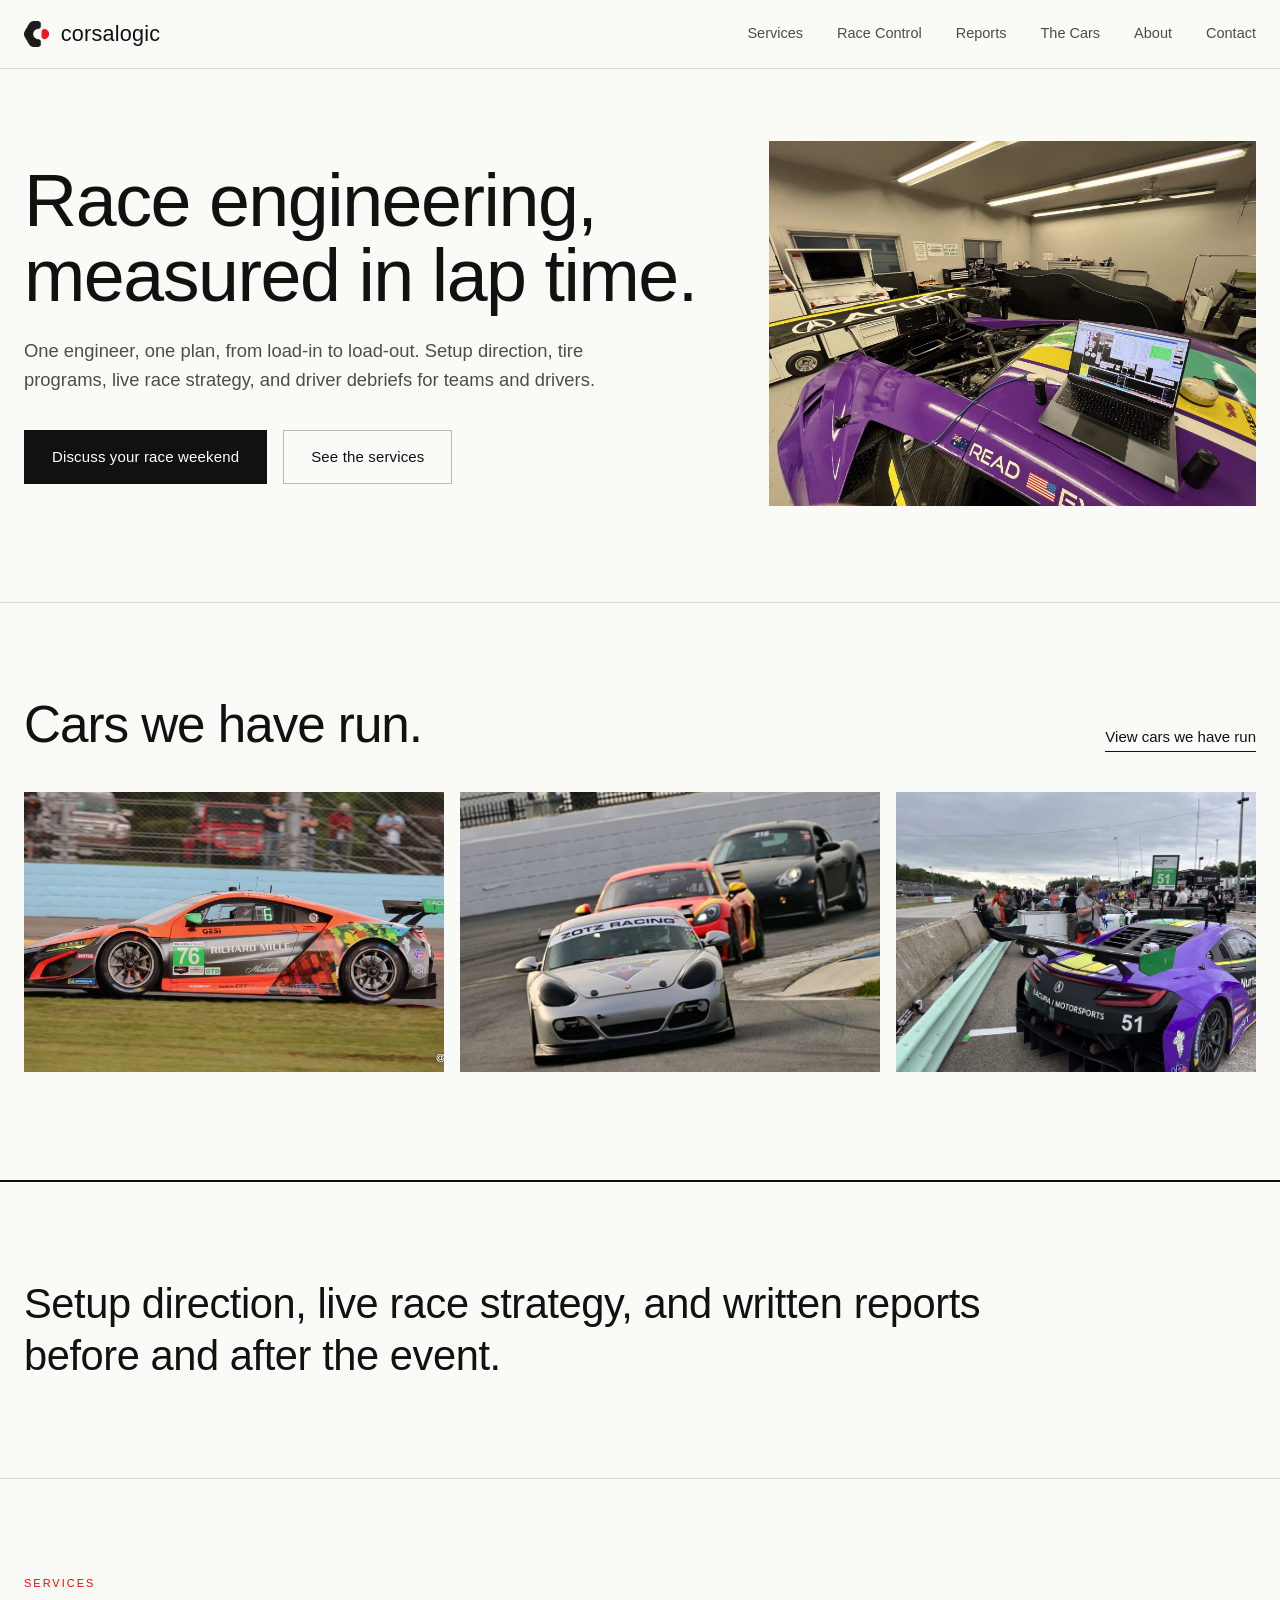
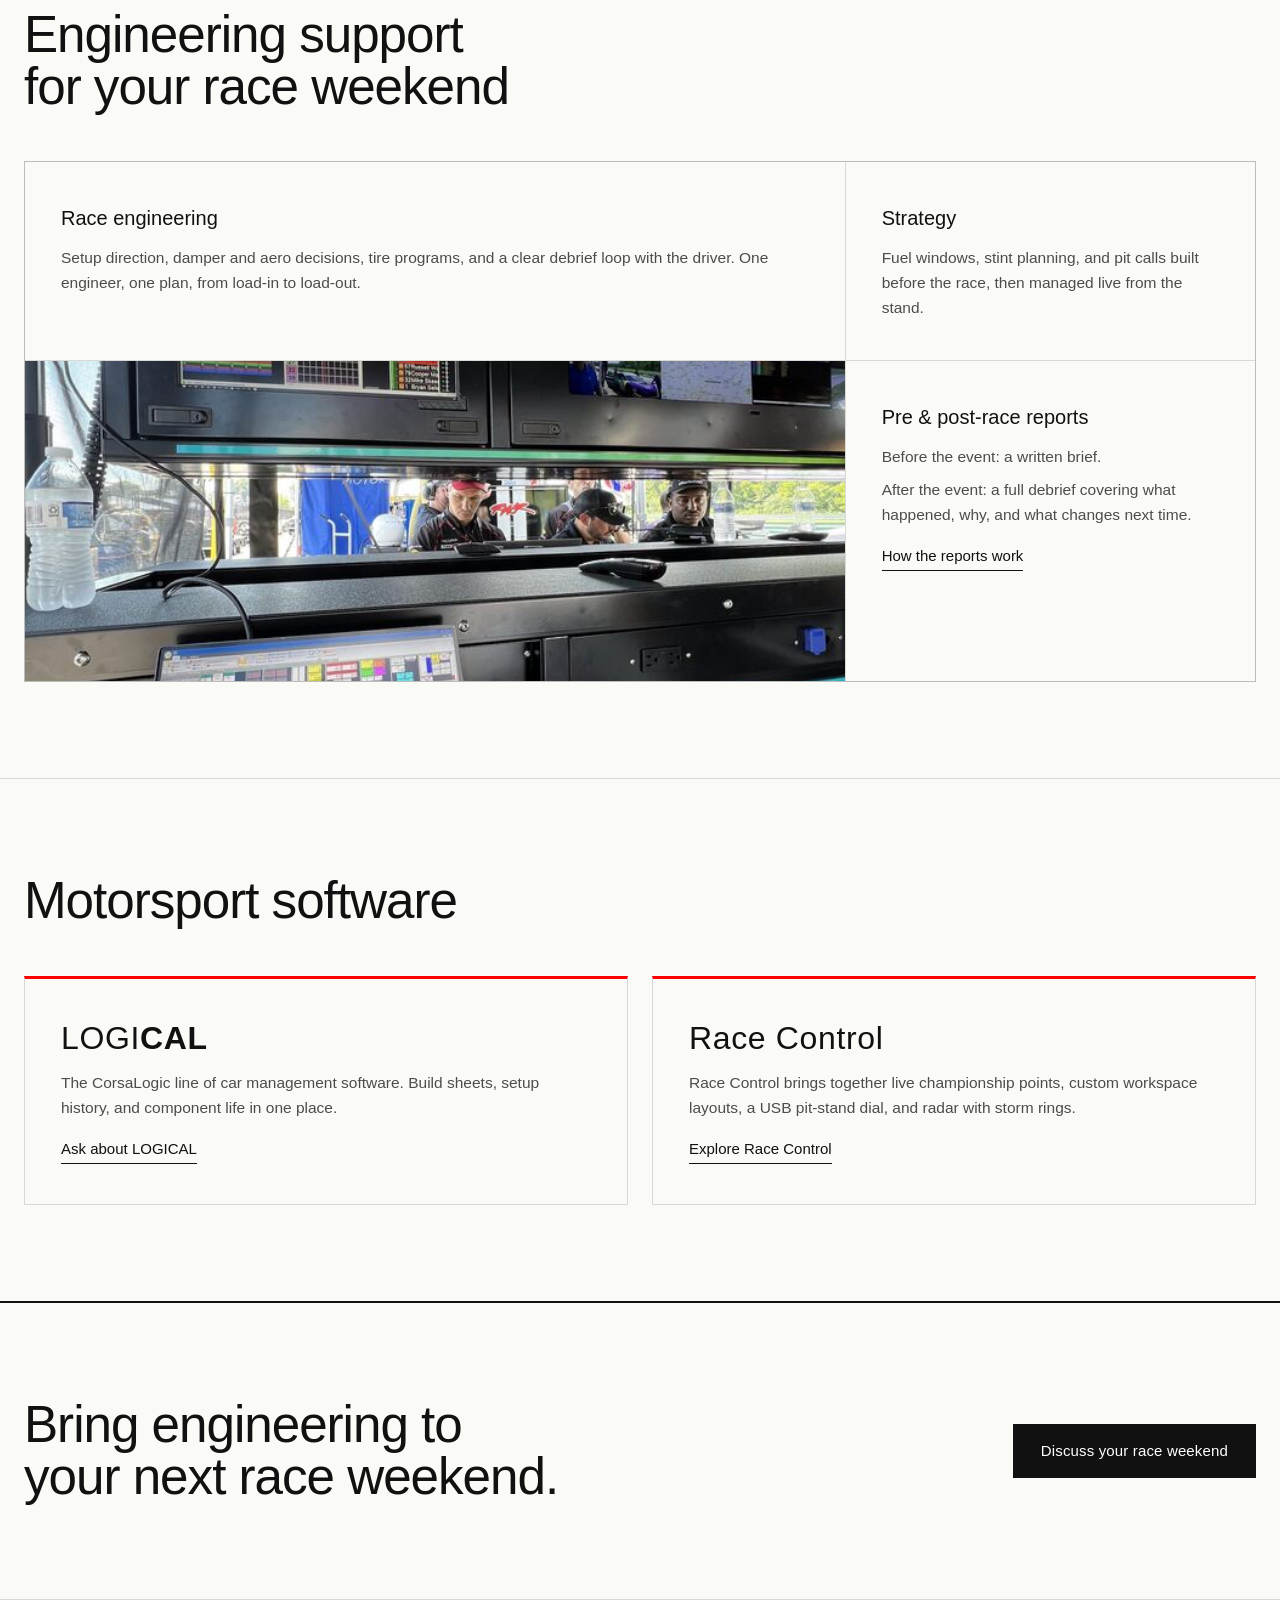
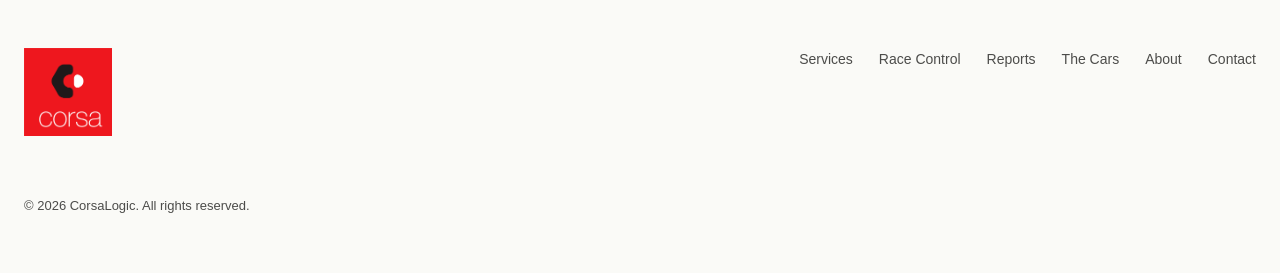
==== commit 305ac51f: "Regroup homepage sections and add gallery controls - Move "Cars we have run" directly after the hero" ====
--- a/index.html
+++ b/index.html
@@ -46,6 +46,28 @@
     </div>
   </section>
 
+  <section class="rule-top">
+    <div class="wrap">
+      <div class="strip-head reveal">
+        <h2 class="display">Cars we have run.</h2>
+        <a class="textlink" href="work.html">View cars we have run</a>
+      </div>
+      <div class="strip reveal" id="cars-strip">
+        <a href="work.html"><img src="assets/photos/med/nsx76-track.jpg" alt="Acura NSX GT3 Evo at speed on track" loading="lazy"></a>
+        <a href="work.html"><img src="assets/photos/med/cayman-train.jpg" alt="Porsche Cayman leading a train of cars through a chicane" loading="lazy"></a>
+        <a href="work.html"><img src="assets/photos/med/img_2006.jpg" alt="Acura NSX GT3 Evo parked behind the pit wall" loading="lazy"></a>
+        <a href="work.html"><img src="assets/photos/med/img_3813.jpg" alt="GT4 car rolling to the grid under a canopy" loading="lazy"></a>
+        <a href="work.html"><img src="assets/photos/med/img_4290.jpg" alt="TCR car in a wet paddock on race morning" loading="lazy"></a>
+        <a href="work.html"><img src="assets/photos/med/img_3898.jpg" alt="Blue TCR car in pit lane" loading="lazy"></a>
+        <a href="work.html"><img src="assets/photos/med/img_9421.jpg" alt="Blue GT3 car on the grid with the crew making final checks" loading="lazy"></a>
+      </div>
+      <div class="strip-controls" hidden>
+        <button type="button" class="strip-btn" data-dir="-1" aria-controls="cars-strip"><span aria-hidden="true">&larr;</span> Previous car</button>
+        <button type="button" class="strip-btn" data-dir="1" aria-controls="cars-strip">Next car <span aria-hidden="true">&rarr;</span></button>
+      </div>
+    </div>
+  </section>
+
   <section class="statement rule-top">
     <div class="wrap reveal">
       <p>Setup direction, live race strategy, and written reports before and after the event.</p>
@@ -56,7 +78,7 @@
     <div class="wrap">
       <p class="label" style="margin-bottom:16px;">Services</p>
       <h2 class="display reveal" style="margin-bottom:48px; max-width:16em;">Engineering support for your race weekend</h2>
-      <div class="bento reveal">
+      <div class="bento bento--services reveal">
         <div class="cell-wide">
           <h3>Race engineering</h3>
           <p>Setup direction, damper and aero decisions, tire programs, and a clear debrief loop with the driver. One engineer, one plan, from load-in to load-out.</p>
@@ -65,19 +87,14 @@
           <h3>Strategy</h3>
           <p>Fuel windows, stint planning, and pit calls built before the race, then managed live from the stand.</p>
         </div>
-        <figure class="cell-third cell-photo">
+        <figure class="cell-wide cell-photo">
           <img src="assets/photos/med/img_2693.jpg" alt="Timing stand with live timing monitors and telemetry screens" loading="lazy">
         </figure>
-        <div class="cell-third">
+        <div class="cell-narrow">
           <h3>Pre &amp; post-race reports</h3>
           <p>Before the event: a written brief.</p>
           <p style="margin-top:8px;">After the event: a full debrief covering what happened, why, and what changes next time.</p>
           <p style="margin-top:16px;"><a class="textlink" href="reports.html">How the reports work</a></p>
-        </div>
-        <div class="cell-third cell-red">
-          <div class="wordmark">LOGI<b>CAL</b></div>
-          <p>The CorsaLogic line of car management software. Build sheets, setup history, and component life in one place.</p>
-          <p style="margin-top:16px;"><a class="textlink" href="contact.html" style="color:#fff; border-color:currentColor;">Ask about LOGICAL</a></p>
         </div>
       </div>
     </div>
@@ -85,25 +102,19 @@
 
   <section class="rule-top">
     <div class="wrap">
-      <div class="strip-head reveal">
-        <h2 class="display">Cars we have run.</h2>
-        <a class="textlink" href="work.html">View cars we have run</a>
+      <h2 class="display reveal" style="margin-bottom:48px;">Motorsport software</h2>
+      <div class="products reveal">
+        <article class="product">
+          <h3 class="wordmark">LOGI<b>CAL</b></h3>
+          <p>The CorsaLogic line of car management software. Build sheets, setup history, and component life in one place.</p>
+          <p class="product-link"><a class="textlink" href="contact.html">Ask about LOGICAL</a></p>
+        </article>
+        <article class="product">
+          <h3 class="wordmark">Race Control</h3>
+          <p>Race Control brings together live championship points, custom workspace layouts, a USB pit-stand dial, and radar with storm rings.</p>
+          <p class="product-link"><a class="textlink" href="racecontrol.html">Explore Race Control</a></p>
+        </article>
       </div>
-      <div class="strip reveal">
-        <a href="work.html"><img src="assets/photos/med/nsx76-track.jpg" alt="Acura NSX GT3 Evo at speed on track" loading="lazy"></a>
-        <a href="work.html"><img src="assets/photos/med/cayman-train.jpg" alt="Porsche Cayman leading a train of cars through a chicane" loading="lazy"></a>
-        <a href="work.html"><img src="assets/photos/med/img_2006.jpg" alt="Acura NSX GT3 Evo parked behind the pit wall" loading="lazy"></a>
-        <a href="work.html"><img src="assets/photos/med/img_3813.jpg" alt="GT4 car rolling to the grid under a canopy" loading="lazy"></a>
-        <a href="work.html"><img src="assets/photos/med/img_4290.jpg" alt="TCR car in a wet paddock on race morning" loading="lazy"></a>
-        <a href="work.html"><img src="assets/photos/med/img_3898.jpg" alt="Blue TCR car in pit lane" loading="lazy"></a>
-        <a href="work.html"><img src="assets/photos/med/img_9421.jpg" alt="Blue GT3 car on the grid with the crew making final checks" loading="lazy"></a>
-      </div>
-    </div>
-  </section>
-
-  <section class="statement rule-top">
-    <div class="wrap reveal">
-      <p><em>Race Control</em> brings together live championship points, custom workspace layouts, a USB pit-stand dial, and radar with storm rings. <em><a class="textlink" href="racecontrol.html" style="font-size:inherit; font-weight:inherit; color:inherit; border-color:currentColor;">Explore Race Control</a></em></p>
     </div>
   </section>
 
--- a/css/style.css
+++ b/css/style.css
@@ -303,6 +303,45 @@
   .cell-photo { min-height: 260px; }
 }
 
+/* Home services grid: tighter text panels on phones (photo cell stays full-bleed) */
+@media (max-width: 768px) {
+  .bento--services > :not(.cell-photo) { padding: 24px; }
+  .bento--services h3 { margin-bottom: 12px; }
+}
+
+/* ---------- Product panels (home software) ---------- */
+
+.products {
+  display: grid;
+  grid-template-columns: 1fr 1fr;
+  gap: 24px;
+}
+.product {
+  display: flex;
+  flex-direction: column;
+  background: var(--paper);
+  border: 1px solid var(--hair);
+  border-top: 3px solid var(--red);
+  padding: 40px 36px;
+}
+.product .wordmark {
+  font-size: 2rem;
+  font-weight: 200;
+  letter-spacing: 0.02em;
+  line-height: 1.2;
+  margin-bottom: 14px;
+}
+.product .wordmark b { font-weight: 700; }
+.product p { color: var(--ink-soft); font-size: 15.5px; }
+.product .product-link { margin-top: auto; padding-top: 16px; }
+
+@media (max-width: 900px) {
+  .products { grid-template-columns: 1fr; }
+}
+@media (max-width: 768px) {
+  .product { padding: 24px; }
+}
+
 /* ---------- Film strip (home showcase teaser) ---------- */
 
 .strip-head {
@@ -334,6 +373,36 @@
   transition: opacity 0.35s var(--ease);
 }
 .strip a:hover img { opacity: 0.85; }
+
+/* Previous / next controls: phones only, revealed by JS */
+.strip-controls { display: none; }
+.strip-btn {
+  display: inline-flex;
+  align-items: center;
+  gap: 8px;
+  min-width: 44px;
+  min-height: 44px;
+  padding: 0 16px;
+  background: transparent;
+  border: 0;
+  box-shadow: inset 0 0 0 1px var(--hair-strong);
+  color: var(--ink);
+  font: inherit;
+  font-size: 14.5px;
+  font-weight: 500;
+  cursor: pointer;
+}
+.strip-btn:hover { box-shadow: inset 0 0 0 1px var(--ink); }
+.strip-btn:focus-visible { outline: 2px solid var(--ink); outline-offset: 3px; }
+.strip-btn[aria-disabled="true"] { opacity: 0.4; cursor: default; box-shadow: inset 0 0 0 1px var(--hair-strong); }
+@media (max-width: 768px) {
+  .strip-controls:not([hidden]) {
+    display: flex;
+    justify-content: space-between;
+    gap: 12px;
+    margin-top: 16px;
+  }
+}
 
 /* ---------- Split feature (services) ---------- */
 
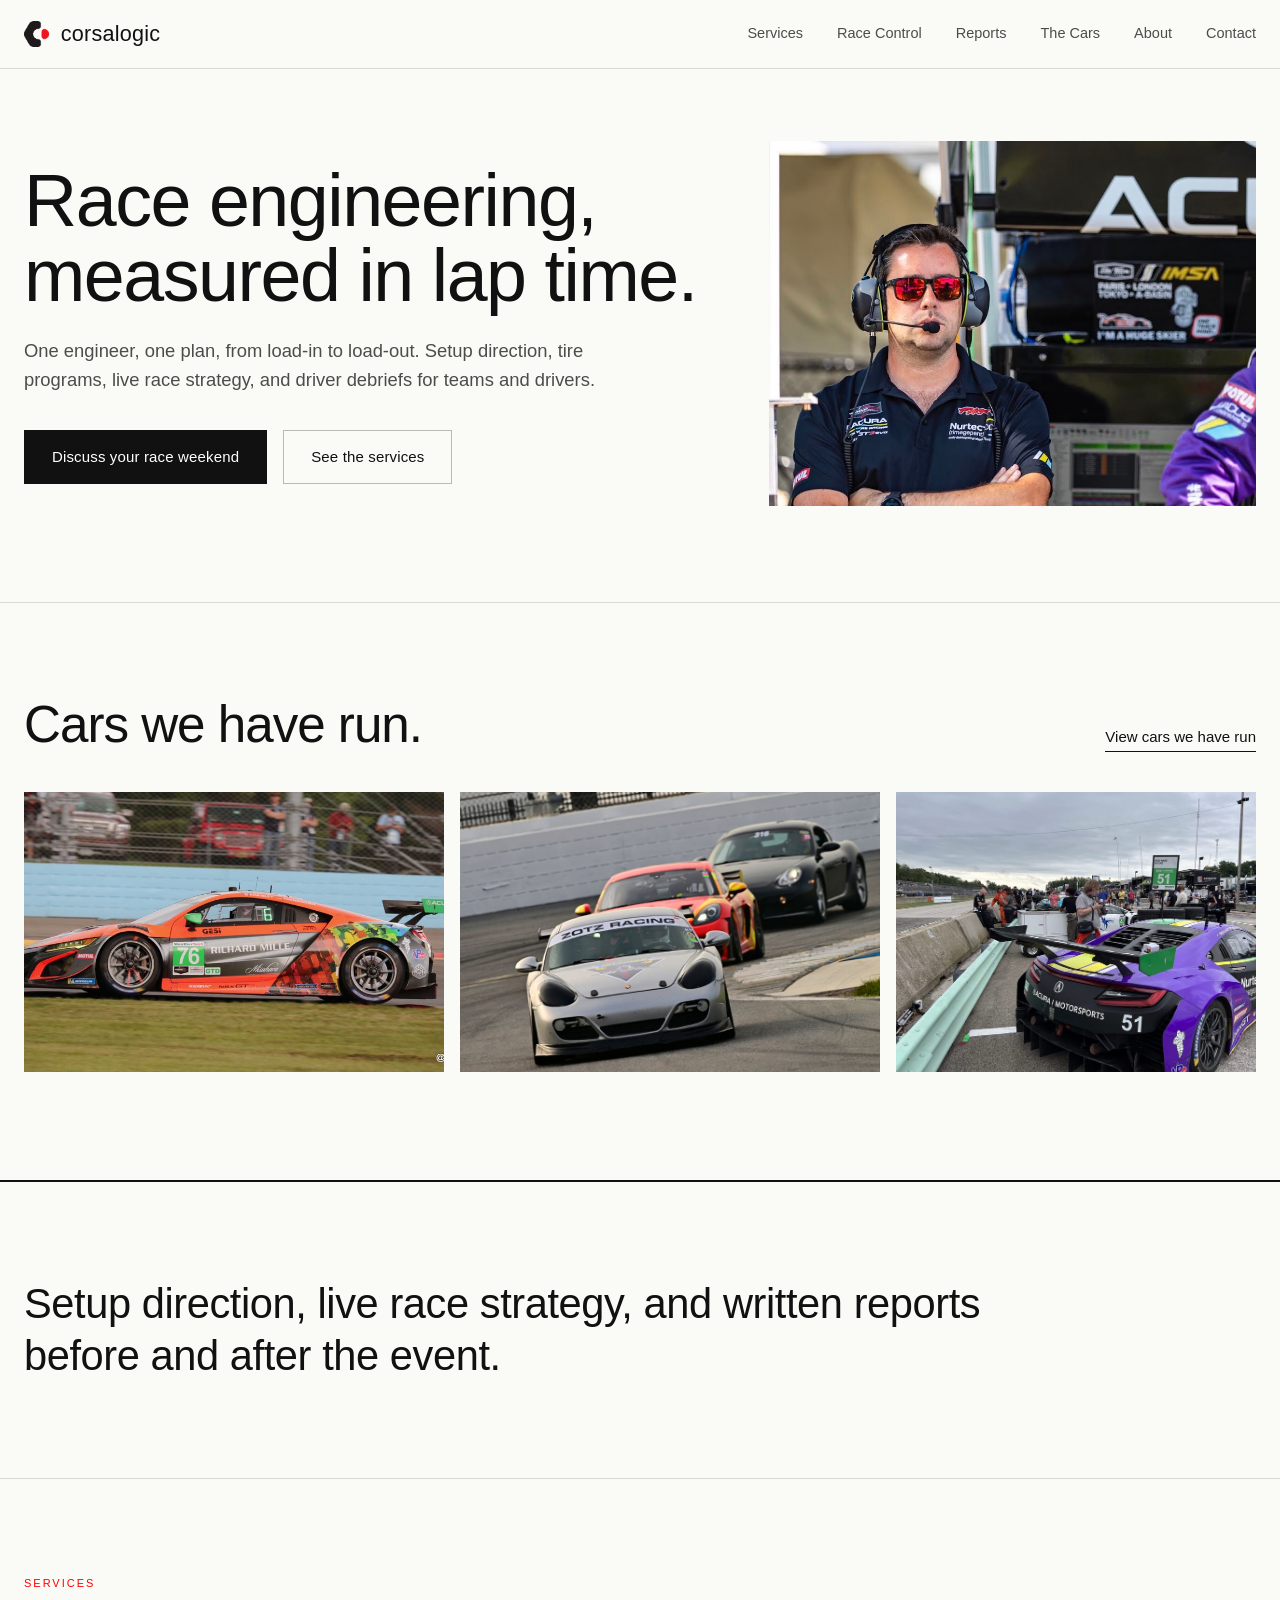
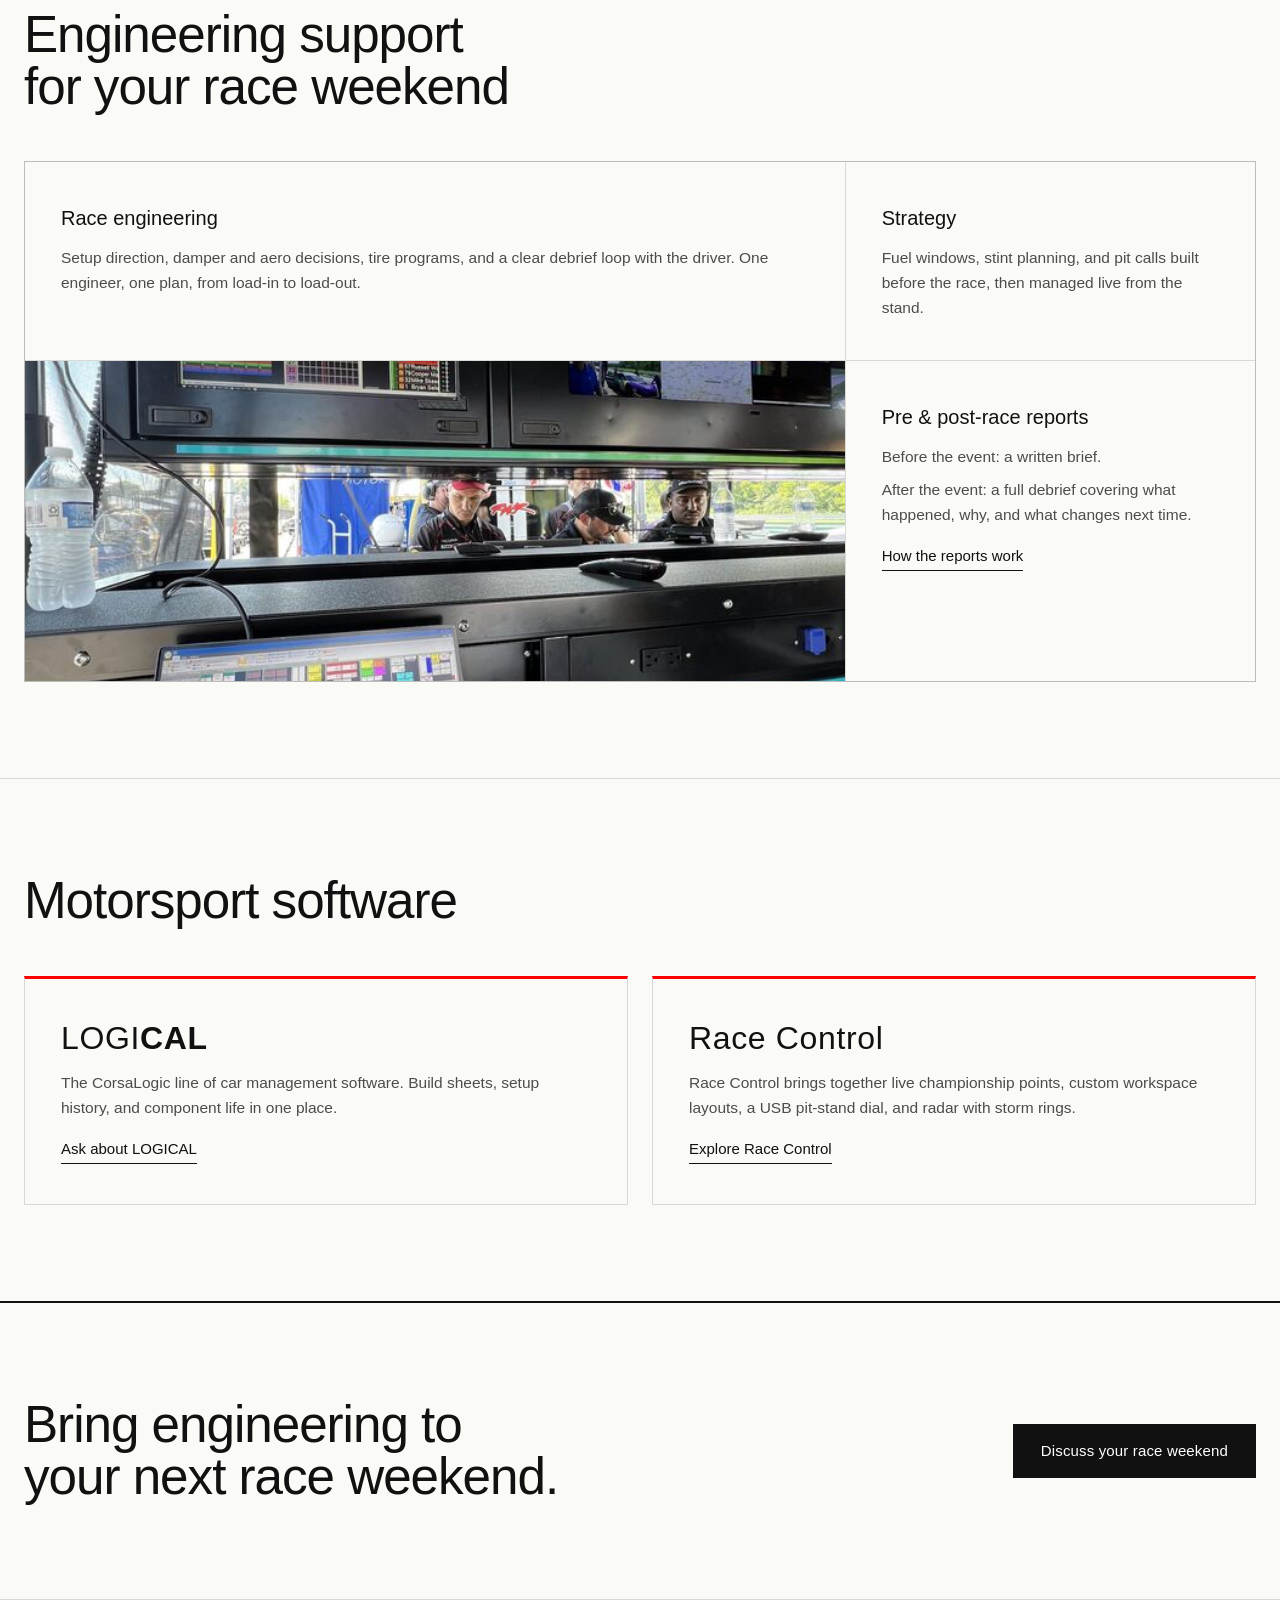
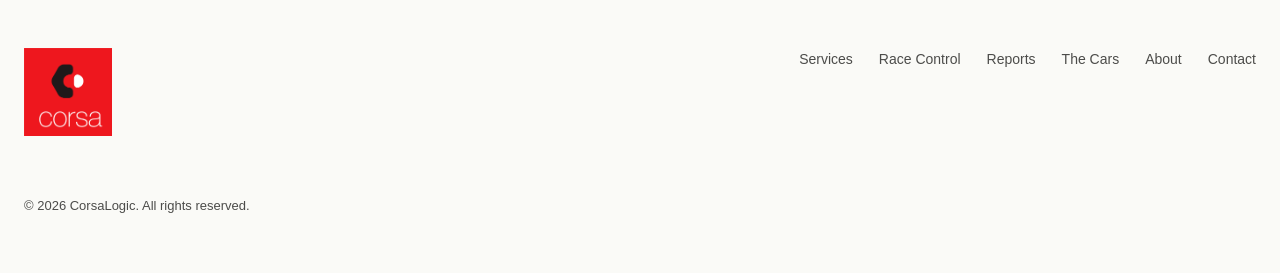
==== commit 2f063acf: "Use pit-stand engineer photo as homepage hero Replace the garage car photo beside the headline with " ====
--- a/index.html
+++ b/index.html
@@ -41,7 +41,7 @@
         </div>
       </div>
       <div class="hero-media reveal">
-        <img src="assets/photos/img_2671.jpg" alt="Race car in the garage with bodywork removed and an engineering laptop connected" width="1800" height="1350" fetchpriority="high">
+        <img src="assets/photos/pit-stand-engineer.jpg" alt="Race engineer wearing a headset at the pit stand, arms crossed, with timing screens behind" width="947" height="1283" style="object-position: 50% 72%;" fetchpriority="high">
       </div>
     </div>
   </section>
